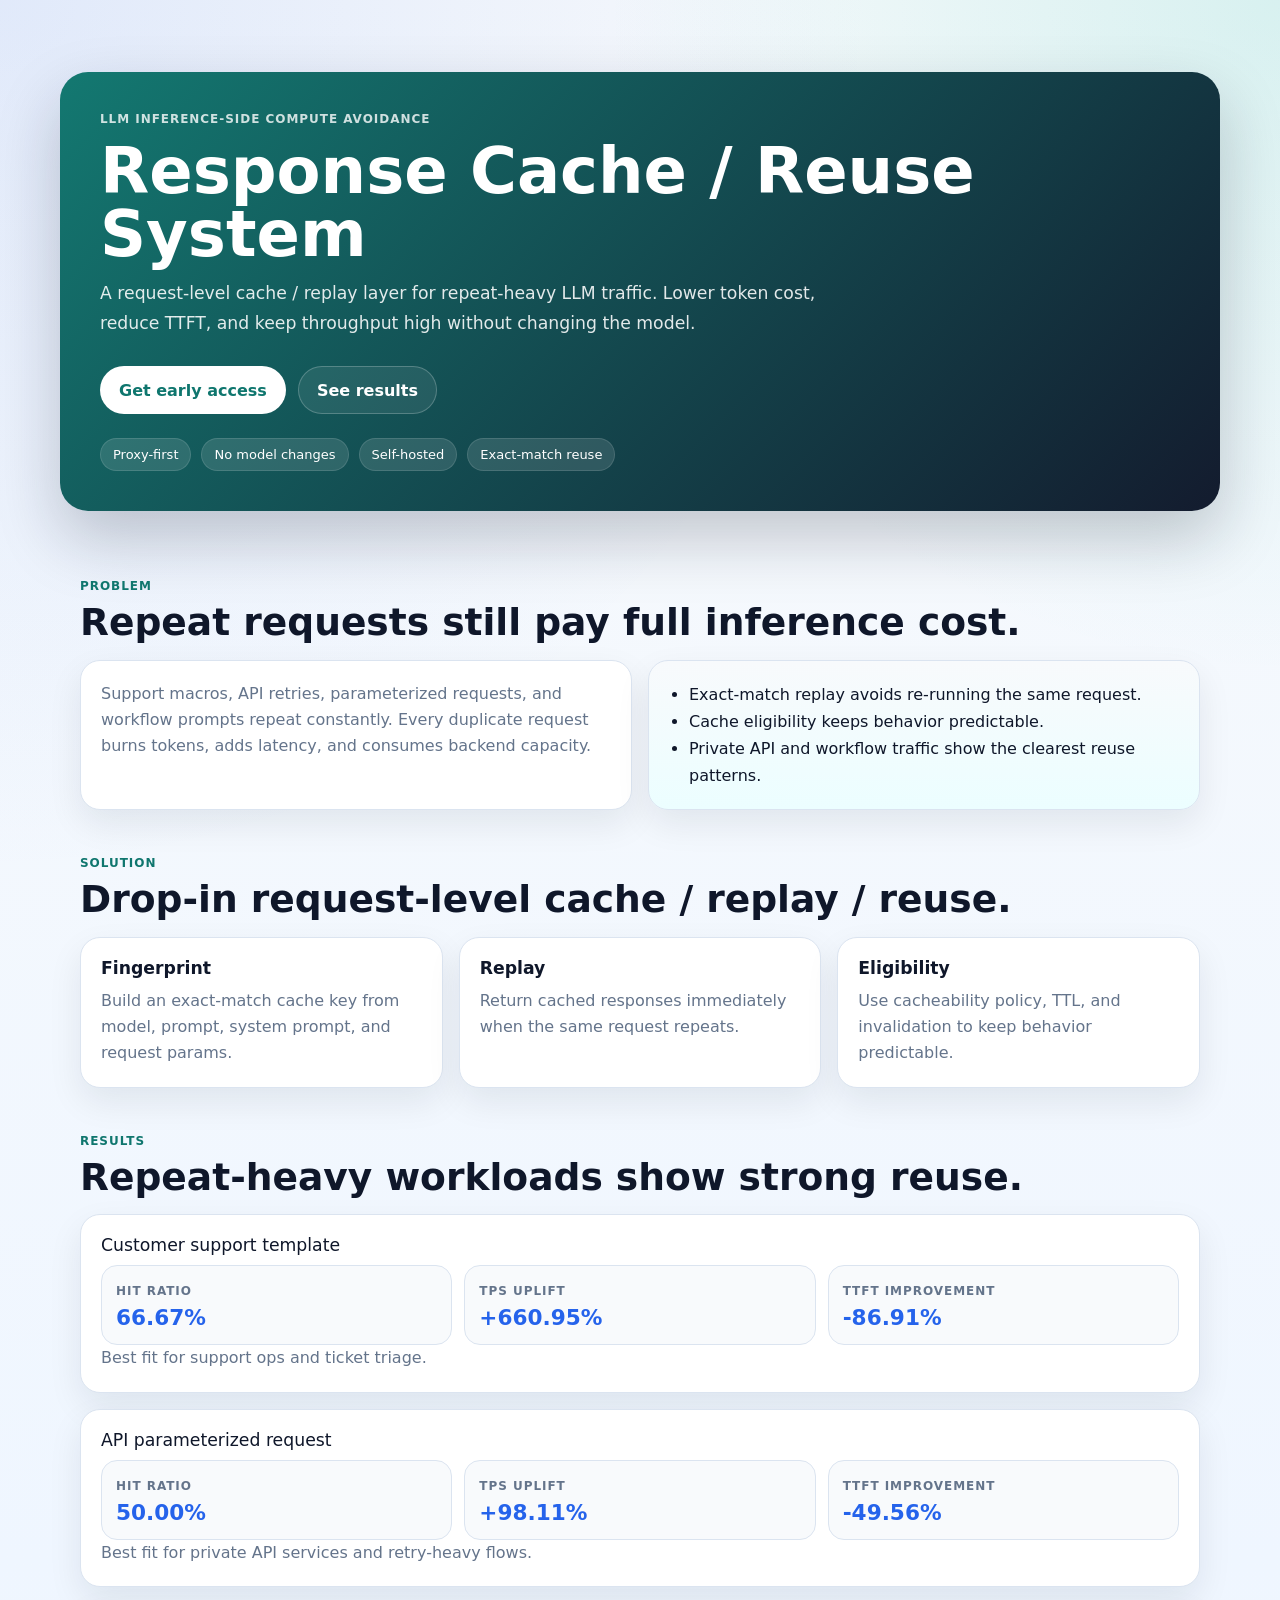
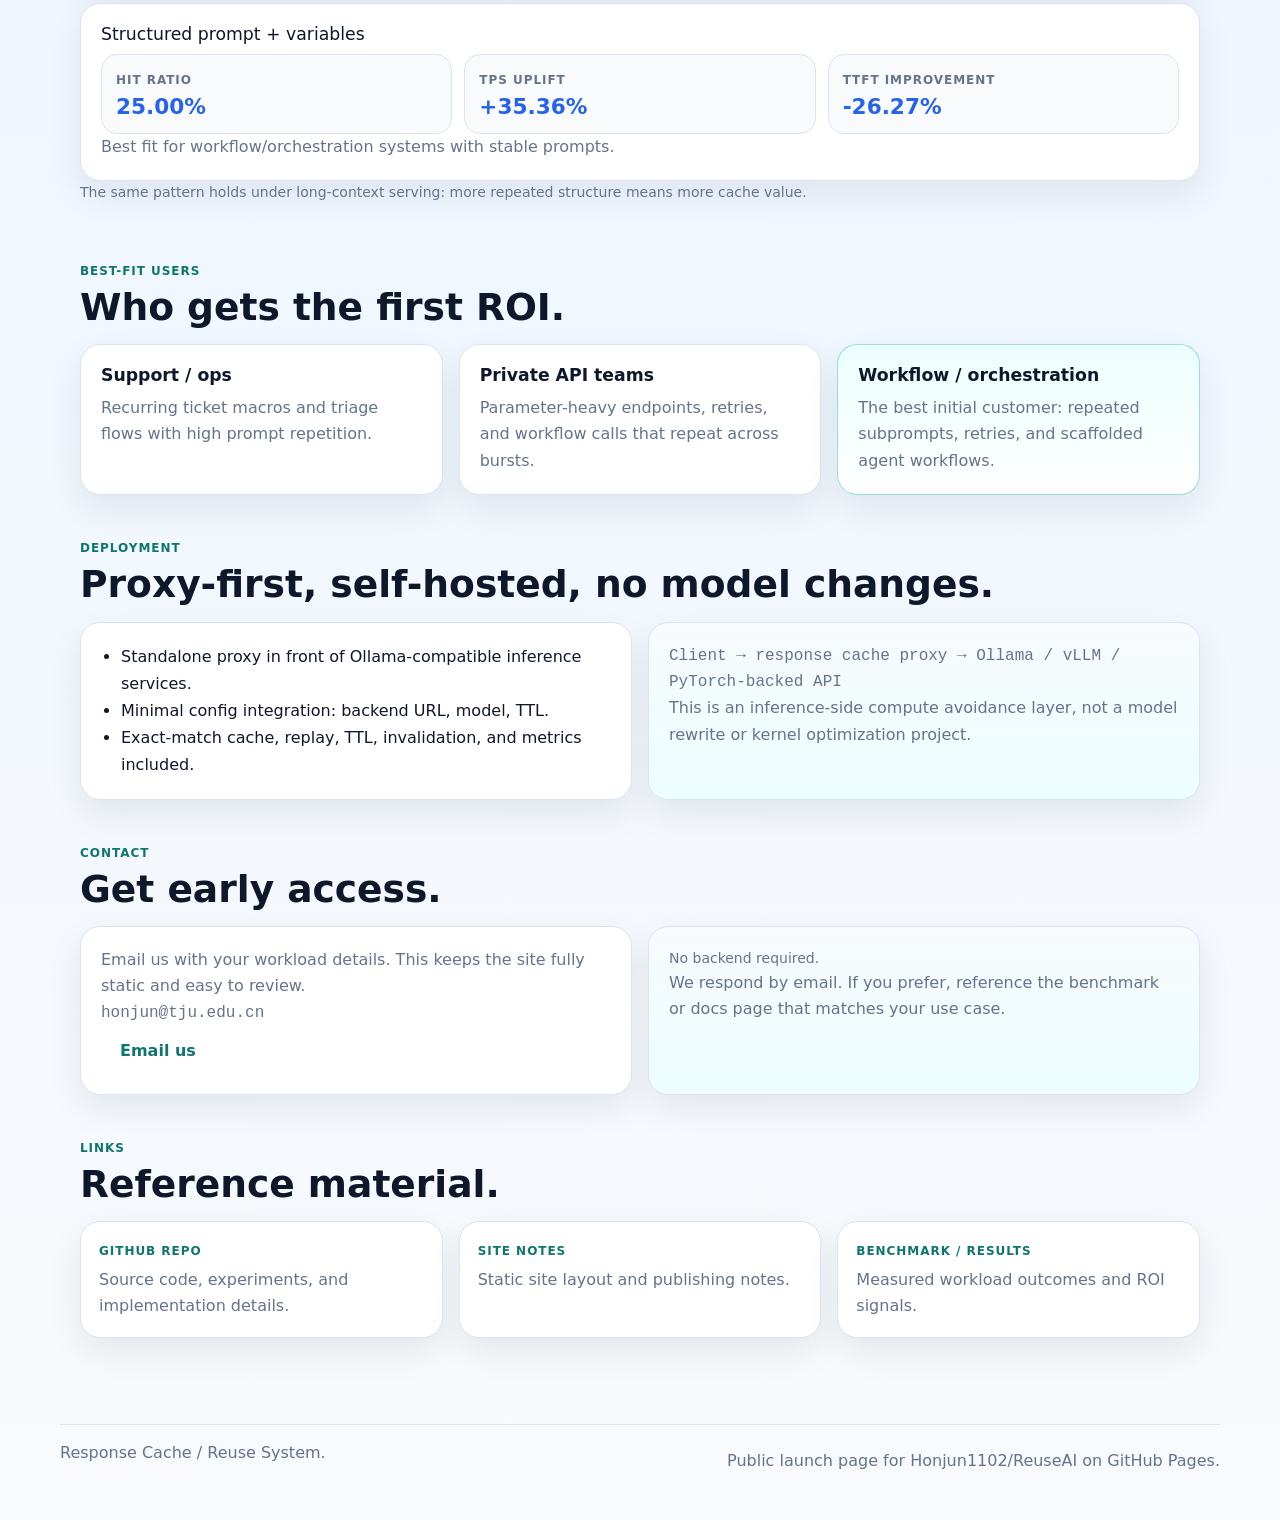
==== site_public/index.html @ ef3b4a10 "Replace contact issue form with email" ====
<!doctype html>
<html lang="en">
<head>
  <meta charset="utf-8" />
  <meta name="viewport" content="width=device-width, initial-scale=1" />
  <meta name="description" content="Response Cache / Reuse System for repeat-heavy LLM workloads. A proxy-first request cache that reduces repeat inference cost and improves TTFT, throughput, and token cost." />
  <title>Response Cache / Reuse System</title>
  <link rel="stylesheet" href="styles.css" />
</head>
<body>
  <header class="hero">
    <div class="hero__inner">
      <div class="eyebrow">LLM inference-side compute avoidance</div>
      <h1>Response Cache / Reuse System</h1>
      <p class="hero__lede">
        A request-level cache / replay layer for repeat-heavy LLM traffic. Lower token cost, reduce TTFT,
        and keep throughput high without changing the model.
      </p>
      <div class="hero__actions">
        <a class="btn btn--primary" href="#contact">Get early access</a>
        <a class="btn btn--ghost" href="#results">See results</a>
      </div>
      <div class="hero__meta">
        <span>Proxy-first</span>
        <span>No model changes</span>
        <span>Self-hosted</span>
        <span>Exact-match reuse</span>
      </div>
    </div>
  </header>

  <main class="page">
    <section class="section" id="problem">
      <div class="section__heading">
        <span class="section__eyebrow">Problem</span>
        <h2>Repeat requests still pay full inference cost.</h2>
      </div>
      <div class="grid grid--2">
        <article class="panel">
          <p>
            Support macros, API retries, parameterized requests, and workflow prompts repeat constantly.
            Every duplicate request burns tokens, adds latency, and consumes backend capacity.
          </p>
        </article>
        <article class="panel panel--accent">
          <ul class="checklist">
            <li>Exact-match replay avoids re-running the same request.</li>
            <li>Cache eligibility keeps behavior predictable.</li>
            <li>Private API and workflow traffic show the clearest reuse patterns.</li>
          </ul>
        </article>
      </div>
    </section>

    <section class="section" id="solution">
      <div class="section__heading">
        <span class="section__eyebrow">Solution</span>
        <h2>Drop-in request-level cache / replay / reuse.</h2>
      </div>
      <div class="grid grid--3">
        <article class="feature">
          <h3>Fingerprint</h3>
          <p>Build an exact-match cache key from model, prompt, system prompt, and request params.</p>
        </article>
        <article class="feature">
          <h3>Replay</h3>
          <p>Return cached responses immediately when the same request repeats.</p>
        </article>
        <article class="feature">
          <h3>Eligibility</h3>
          <p>Use cacheability policy, TTL, and invalidation to keep behavior predictable.</p>
        </article>
      </div>
    </section>

    <section class="section" id="results">
      <div class="section__heading">
        <span class="section__eyebrow">Results</span>
        <h2>Repeat-heavy workloads show strong reuse.</h2>
      </div>
      <div class="results-grid">
        <article class="result-card">
          <div class="result-card__title">Customer support template</div>
          <div class="metric-row">
            <div class="metric">
              <span class="metric__label">Hit ratio</span>
              <span class="metric__value">66.67%</span>
            </div>
            <div class="metric">
              <span class="metric__label">TPS uplift</span>
              <span class="metric__value">+660.95%</span>
            </div>
            <div class="metric">
              <span class="metric__label">TTFT improvement</span>
              <span class="metric__value">-86.91%</span>
            </div>
          </div>
          <p class="result-card__note">Best fit for support ops and ticket triage.</p>
        </article>

        <article class="result-card">
          <div class="result-card__title">API parameterized request</div>
          <div class="metric-row">
            <div class="metric">
              <span class="metric__label">Hit ratio</span>
              <span class="metric__value">50.00%</span>
            </div>
            <div class="metric">
              <span class="metric__label">TPS uplift</span>
              <span class="metric__value">+98.11%</span>
            </div>
            <div class="metric">
              <span class="metric__label">TTFT improvement</span>
              <span class="metric__value">-49.56%</span>
            </div>
          </div>
          <p class="result-card__note">Best fit for private API services and retry-heavy flows.</p>
        </article>

        <article class="result-card">
          <div class="result-card__title">Structured prompt + variables</div>
          <div class="metric-row">
            <div class="metric">
              <span class="metric__label">Hit ratio</span>
              <span class="metric__value">25.00%</span>
            </div>
            <div class="metric">
              <span class="metric__label">TPS uplift</span>
              <span class="metric__value">+35.36%</span>
            </div>
            <div class="metric">
              <span class="metric__label">TTFT improvement</span>
              <span class="metric__value">-26.27%</span>
            </div>
          </div>
          <p class="result-card__note">Best fit for workflow/orchestration systems with stable prompts.</p>
        </article>
      </div>
      <p class="section__note">
        The same pattern holds under long-context serving: more repeated structure means more cache value.
      </p>
    </section>

    <section class="section" id="users">
      <div class="section__heading">
        <span class="section__eyebrow">Best-fit users</span>
        <h2>Who gets the first ROI.</h2>
      </div>
      <div class="grid grid--3">
        <article class="persona">
          <h3>Support / ops</h3>
          <p>Recurring ticket macros and triage flows with high prompt repetition.</p>
        </article>
        <article class="persona">
          <h3>Private API teams</h3>
          <p>Parameter-heavy endpoints, retries, and workflow calls that repeat across bursts.</p>
        </article>
        <article class="persona persona--primary">
          <h3>Workflow / orchestration</h3>
          <p>The best initial customer: repeated subprompts, retries, and scaffolded agent workflows.</p>
        </article>
      </div>
    </section>

    <section class="section" id="deployment">
      <div class="section__heading">
        <span class="section__eyebrow">Deployment</span>
        <h2>Proxy-first, self-hosted, no model changes.</h2>
      </div>
      <div class="grid grid--2">
        <article class="panel">
          <ul class="checklist">
            <li>Standalone proxy in front of Ollama-compatible inference services.</li>
            <li>Minimal config integration: backend URL, model, TTL.</li>
            <li>Exact-match cache, replay, TTL, invalidation, and metrics included.</li>
          </ul>
        </article>
        <article class="panel panel--accent">
          <p class="mono">
            Client → response cache proxy → Ollama / vLLM / PyTorch-backed API
          </p>
          <p>
            This is an inference-side compute avoidance layer, not a model rewrite or kernel optimization project.
          </p>
        </article>
      </div>
    </section>

    <section class="section" id="contact">
      <div class="section__heading">
        <span class="section__eyebrow">Contact</span>
        <h2>Get early access.</h2>
      </div>
      <div class="grid grid--2">
        <article class="panel">
          <p>Email us with your workload details. This keeps the site fully static and easy to review.</p>
          <p class="mono">honjun@tju.edu.cn</p>
          <a
            class="btn btn--primary"
            href="mailto:honjun@tju.edu.cn?subject=Early%20access%20request%20for%20Response%20Cache%20%2F%20Reuse%20System&body=Tell%20us%20about%20your%20repeat-heavy%20workload%2C%20expected%20hit%20patterns%2C%20and%20deployment%20environment."
          >
            Email us
          </a>
        </article>
        <article class="panel panel--accent">
          <p class="section__note">No backend required.</p>
          <p>We respond by email. If you prefer, reference the benchmark or docs page that matches your use case.</p>
        </article>
      </div>
    </section>

    <section class="section" id="links">
      <div class="section__heading">
        <span class="section__eyebrow">Links</span>
        <h2>Reference material.</h2>
      </div>
      <div class="grid grid--3">
        <a class="link-card" href="https://github.com/Honjun1102/reuseai-site" target="_blank" rel="noreferrer">
          <span class="link-card__label">GitHub repo</span>
          <span class="link-card__text">Source code, experiments, and implementation details.</span>
        </a>
        <a class="link-card" href="README.md" target="_blank" rel="noreferrer">
          <span class="link-card__label">Site notes</span>
          <span class="link-card__text">Static site layout and publishing notes.</span>
        </a>
        <a class="link-card" href="https://github.com/Honjun1102/reuseai-site#results" target="_blank" rel="noreferrer">
          <span class="link-card__label">Benchmark / results</span>
          <span class="link-card__text">Measured workload outcomes and ROI signals.</span>
        </a>
      </div>
    </section>
  </main>

  <footer class="footer">
    <div class="footer__inner">
      <p>Response Cache / Reuse System.</p>
      <p class="footer__small">Public launch page for Honjun1102/ReuseAI on GitHub Pages.</p>
    </div>
  </footer>
</body>
</html>
---- site_public/styles.css ----
:root {
  --bg: #f8fafc;
  --bg-strong: #0f172a;
  --panel: #ffffff;
  --panel-2: #eff6ff;
  --border: #dbe4f0;
  --text: #0f172a;
  --muted: #64748b;
  --brand: #0f766e;
  --brand-2: #2563eb;
  --accent: #14b8a6;
  --shadow: 0 14px 34px rgba(15, 23, 42, 0.08);
  --radius-xl: 28px;
  --radius-lg: 20px;
  --radius-md: 16px;
  --radius-sm: 12px;
}

* { box-sizing: border-box; }

html {
  scroll-behavior: smooth;
}

body {
  margin: 0;
  font-family: Inter, ui-sans-serif, system-ui, -apple-system, BlinkMacSystemFont, "Segoe UI", sans-serif;
  color: var(--text);
  background:
    radial-gradient(circle at top left, rgba(37, 99, 235, 0.11), transparent 26%),
    radial-gradient(circle at top right, rgba(20, 184, 166, 0.14), transparent 20%),
    linear-gradient(180deg, #f8fafc 0%, #eff6ff 50%, #f8fafc 100%);
}

a {
  color: inherit;
}

.hero {
  padding: 72px 20px 24px;
}

.hero__inner,
.page,
.footer__inner {
  max-width: 1160px;
  margin: 0 auto;
}

.hero__inner {
  padding: 40px;
  border-radius: var(--radius-xl);
  background: linear-gradient(135deg, rgba(15, 118, 110, 0.98), rgba(15, 23, 42, 0.98));
  color: white;
  box-shadow: 0 28px 64px rgba(15, 23, 42, 0.22);
}

.eyebrow,
.section__eyebrow,
.link-card__label,
.metric__label {
  text-transform: uppercase;
  letter-spacing: 0.08em;
  font-size: 12px;
  font-weight: 800;
}

.eyebrow {
  color: rgba(255, 255, 255, 0.8);
}

h1,
h2,
h3,
p {
  margin-top: 0;
}

h1 {
  font-size: clamp(2.5rem, 5vw, 4.6rem);
  line-height: 0.98;
  margin: 14px 0 14px;
}

.hero__lede {
  max-width: 760px;
  font-size: 1.08rem;
  line-height: 1.7;
  color: rgba(255, 255, 255, 0.88);
}

.hero__actions {
  display: flex;
  flex-wrap: wrap;
  gap: 12px;
  margin-top: 28px;
}

.btn {
  display: inline-flex;
  align-items: center;
  justify-content: center;
  min-height: 48px;
  padding: 0 18px;
  border-radius: 999px;
  text-decoration: none;
  font-weight: 700;
  border: 1px solid transparent;
}

.btn--primary {
  background: white;
  color: var(--brand);
}

.btn--ghost {
  background: rgba(255, 255, 255, 0.08);
  color: white;
  border-color: rgba(255, 255, 255, 0.22);
}

.hero__meta {
  display: flex;
  flex-wrap: wrap;
  gap: 10px;
  margin-top: 24px;
}

.hero__meta span {
  padding: 8px 12px;
  border-radius: 999px;
  background: rgba(255, 255, 255, 0.12);
  border: 1px solid rgba(255, 255, 255, 0.12);
  font-size: 13px;
}

.page {
  padding: 8px 20px 56px;
}

.section {
  margin-top: 22px;
  padding: 10px 0;
}

.section__heading {
  margin: 0 0 16px;
}

.section__eyebrow {
  color: var(--brand);
}

.section h2 {
  margin: 8px 0 0;
  font-size: clamp(1.5rem, 3vw, 2.35rem);
  line-height: 1.1;
}

.section__note {
  color: var(--muted);
  font-size: 14px;
  line-height: 1.6;
}

.grid {
  display: grid;
  gap: 16px;
}

.grid--2 {
  grid-template-columns: repeat(2, minmax(0, 1fr));
}

.grid--3 {
  grid-template-columns: repeat(3, minmax(0, 1fr));
}

.panel,
.feature,
.persona,
.result-card,
.link-card {
  background: var(--panel);
  border: 1px solid var(--border);
  border-radius: var(--radius-lg);
  box-shadow: var(--shadow);
}

.panel,
.feature,
.persona {
  padding: 20px;
}

.panel--accent {
  background: linear-gradient(180deg, #f8fafc 0%, #ecfeff 100%);
}

.checklist {
  margin: 0;
  padding-left: 20px;
  line-height: 1.7;
  color: var(--text);
}

.feature h3,
.persona h3,
.result-card__title {
  margin-bottom: 10px;
  font-size: 1.08rem;
}

.feature p,
.persona p,
.panel p,
.result-card__note {
  color: var(--muted);
  line-height: 1.65;
  margin-bottom: 0;
}

.results-grid {
  display: grid;
  gap: 16px;
}

.result-card {
  padding: 20px;
}

.metric-row {
  display: grid;
  grid-template-columns: repeat(3, minmax(0, 1fr));
  gap: 12px;
}

.metric {
  padding: 14px;
  border-radius: var(--radius-md);
  background: #f8fafc;
  border: 1px solid var(--border);
}

.metric__label {
  color: var(--muted);
}

.metric__value {
  display: block;
  margin-top: 6px;
  font-size: 1.35rem;
  font-weight: 800;
  color: var(--brand-2);
}

.link-card {
  display: block;
  text-decoration: none;
  padding: 18px;
  transition: transform 0.15s ease, border-color 0.15s ease;
}

.link-card:hover {
  transform: translateY(-2px);
  border-color: rgba(37, 99, 235, 0.42);
}

.link-card__label {
  color: var(--brand);
}

.link-card__text {
  display: block;
  margin-top: 8px;
  color: var(--muted);
  line-height: 1.6;
}

.persona--primary {
  border-color: rgba(20, 184, 166, 0.42);
  background: linear-gradient(180deg, #ecfeff 0%, #ffffff 100%);
}

.mono {
  font-family: ui-monospace, SFMono-Regular, Menlo, Monaco, Consolas, monospace;
}

.contact-form {
  display: grid;
  gap: 14px;
}

.contact-form label {
  display: grid;
  gap: 8px;
  font-weight: 700;
  color: var(--text);
}

.contact-form input,
.contact-form textarea {
  width: 100%;
  border: 1px solid var(--border);
  border-radius: 14px;
  padding: 12px 14px;
  font: inherit;
  background: white;
  color: var(--text);
}

.contact-form input:focus,
.contact-form textarea:focus {
  outline: 2px solid rgba(37, 99, 235, 0.22);
  border-color: rgba(37, 99, 235, 0.48);
}

.footer {
  padding: 20px 20px 42px;
}

.footer__inner {
  padding-top: 18px;
  border-top: 1px solid rgba(148, 163, 184, 0.25);
  color: var(--muted);
  display: flex;
  flex-wrap: wrap;
  align-items: center;
  justify-content: space-between;
  gap: 10px;
}

.footer__small {
  margin-bottom: 0;
}

@media (max-width: 920px) {
  .grid--2,
  .grid--3,
  .metric-row {
    grid-template-columns: 1fr;
  }

  .hero {
    padding-top: 20px;
  }

  .hero__inner {
    padding: 28px 20px;
  }
}

@media (prefers-reduced-motion: reduce) {
  html {
    scroll-behavior: auto;
  }

  .link-card {
    transition: none;
  }
}
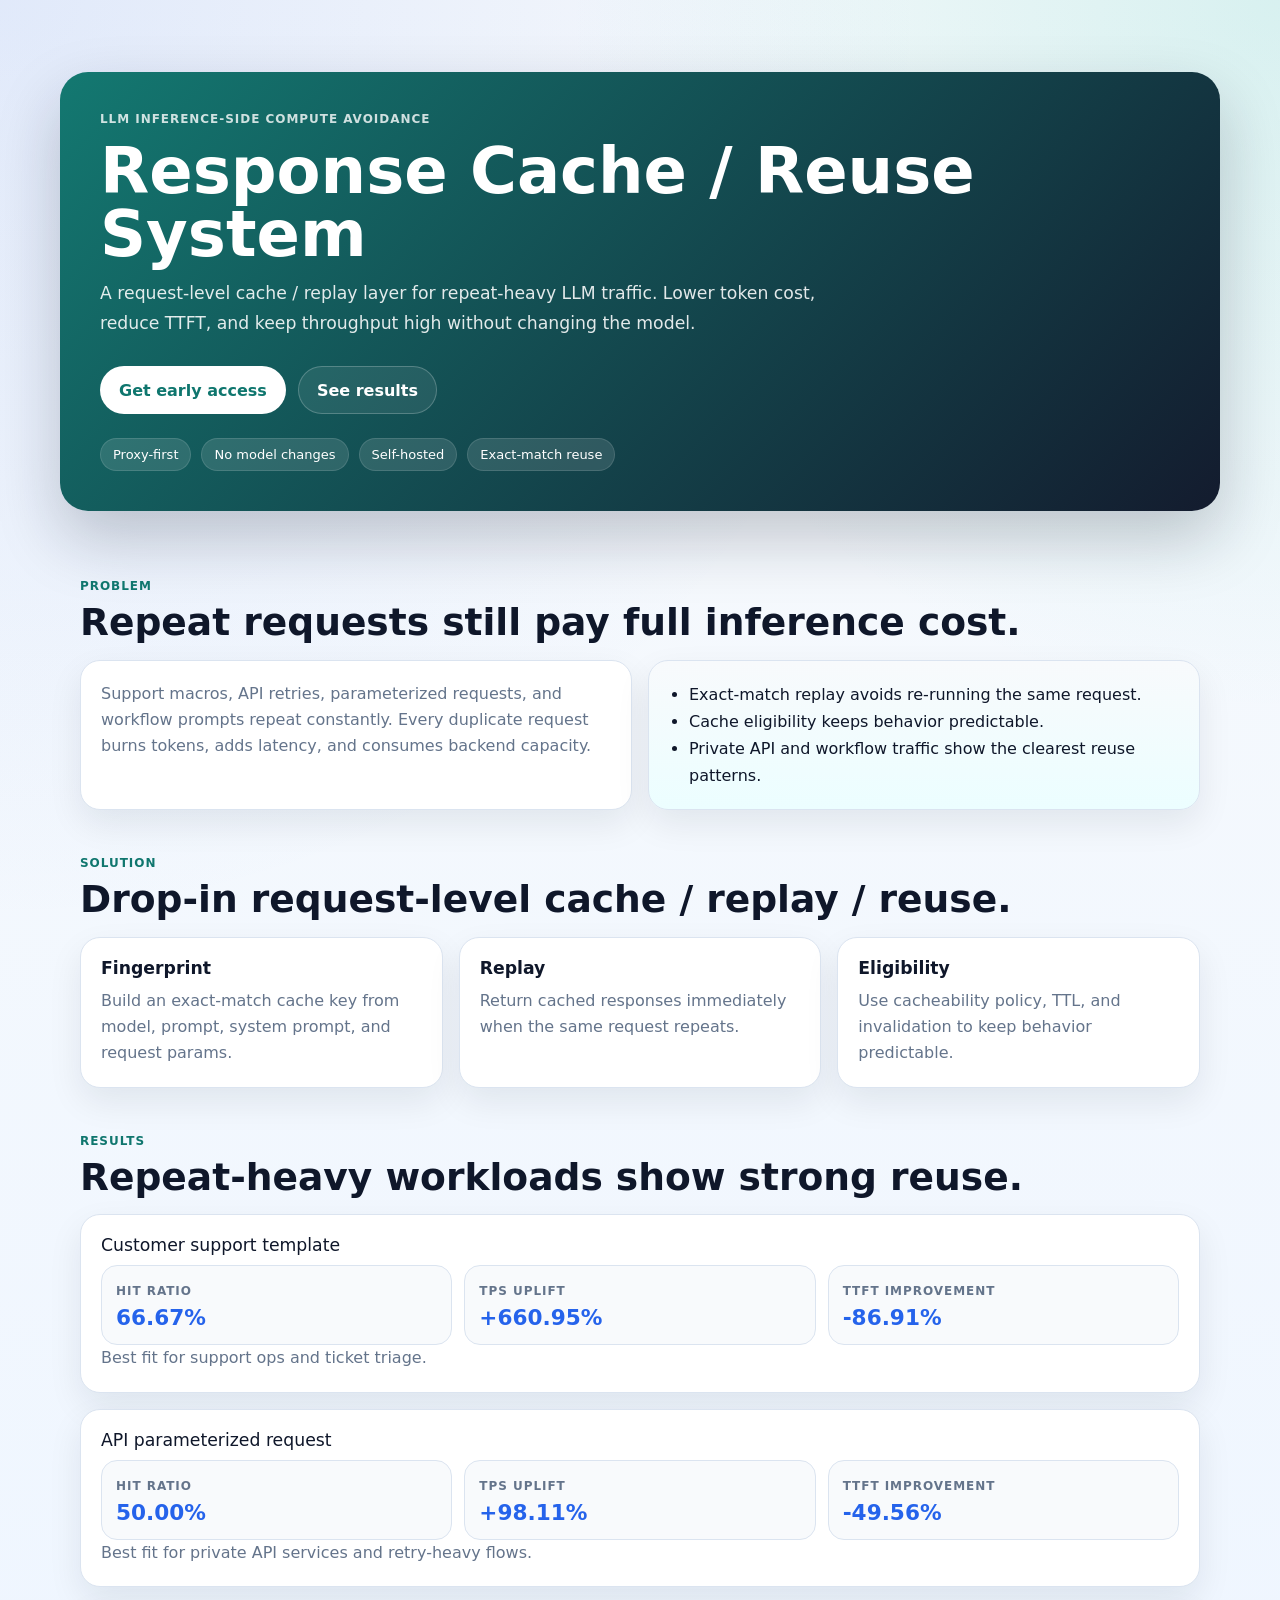
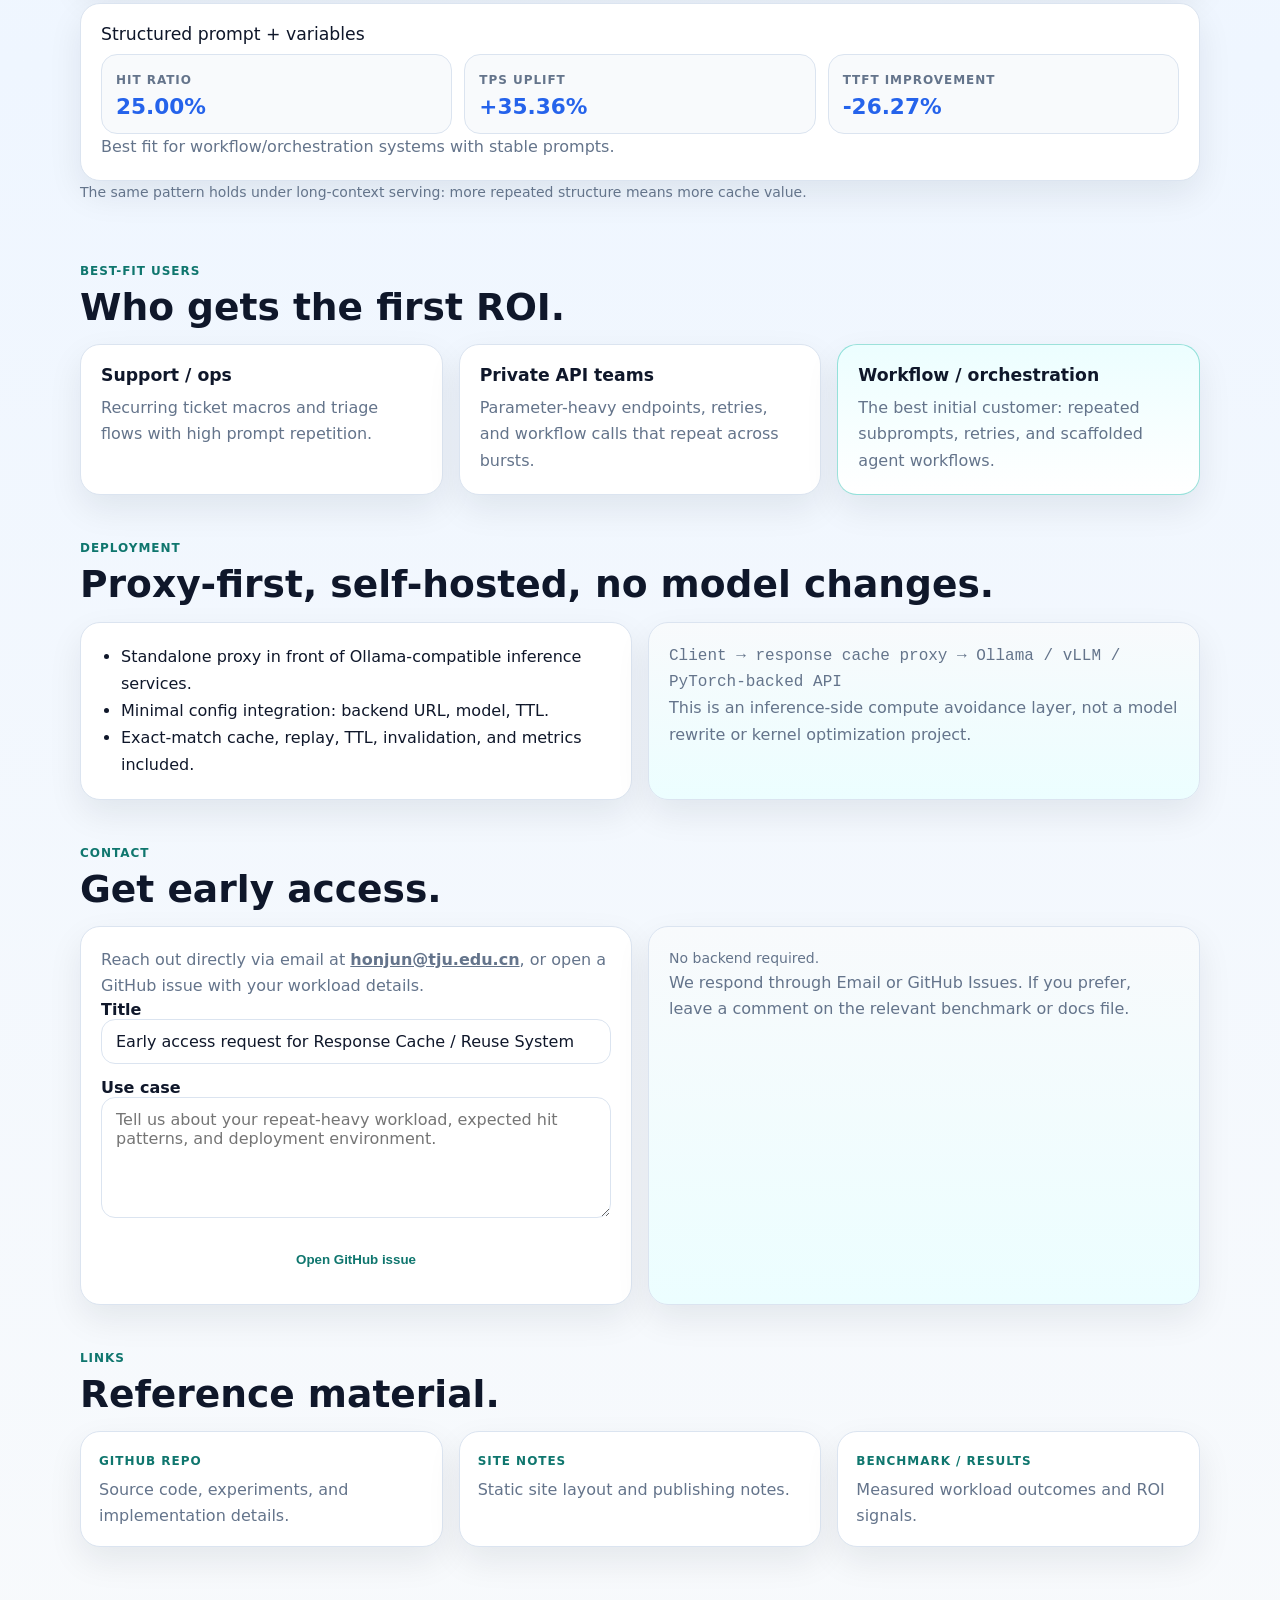
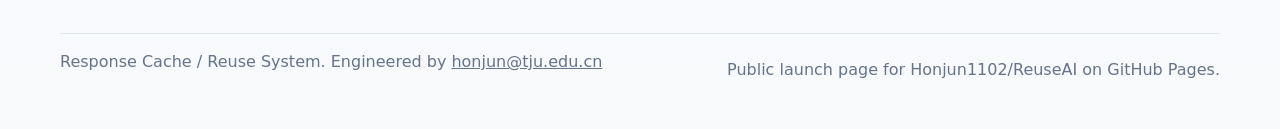
==== commit 9d8a308b: "Update public homepage content" ====
--- a/site_public/index.html
+++ b/site_public/index.html
@@ -4,7 +4,14 @@
   <meta charset="utf-8" />
   <meta name="viewport" content="width=device-width, initial-scale=1" />
   <meta name="description" content="Response Cache / Reuse System for repeat-heavy LLM workloads. A proxy-first request cache that reduces repeat inference cost and improves TTFT, throughput, and token cost." />
-  <title>Response Cache / Reuse System</title>
+  <meta name="author" content="Honjun" />
+  <meta name="keywords" content="LLM, AI, inference, cache, proxy, Ollama, vLLM, API optimization" />
+  
+  <meta property="og:title" content="Response Cache / Reuse System for LLMs" />
+  <meta property="og:description" content="Lower token cost, reduce TTFT, and keep throughput high without changing the model." />
+  <meta property="og:type" content="website" />
+  
+  <title>Response Cache / Reuse System | LLM Inference Optimization</title>
   <link rel="stylesheet" href="styles.css" />
 </head>
 <body>
@@ -177,7 +184,7 @@
         </article>
         <article class="panel panel--accent">
           <p class="mono">
-            Client → response cache proxy → Ollama / vLLM / PyTorch-backed API
+            Client &rarr; response cache proxy &rarr; Ollama / vLLM / PyTorch-backed API
           </p>
           <p>
             This is an inference-side compute avoidance layer, not a model rewrite or kernel optimization project.
@@ -193,18 +200,24 @@
       </div>
       <div class="grid grid--2">
         <article class="panel">
-          <p>Email us with your workload details. This keeps the site fully static and easy to review.</p>
-          <p class="mono">honjun@tju.edu.cn</p>
-          <a
-            class="btn btn--primary"
-            href="mailto:honjun@tju.edu.cn?subject=Early%20access%20request%20for%20Response%20Cache%20%2F%20Reuse%20System&body=Tell%20us%20about%20your%20repeat-heavy%20workload%2C%20expected%20hit%20patterns%2C%20and%20deployment%20environment."
-          >
-            Email us
-          </a>
+          <p>Reach out directly via email at <a href="mailto:honjun@tju.edu.cn" style="font-weight: bold; text-decoration: underline;">honjun@tju.edu.cn</a>, or open a GitHub issue with your workload details.</p>
+          
+          <form class="contact-form" action="https://github.com/Honjun1102/reuseai-site/issues/new" method="get" target="_blank" rel="noreferrer">
+            <input type="hidden" name="labels" value="early-access" />
+            <div class="form-group">
+              <label for="issue-title">Title</label>
+              <input type="text" id="issue-title" name="title" value="Early access request for Response Cache / Reuse System" />
+            </div>
+            <div class="form-group">
+              <label for="issue-body">Use case</label>
+              <textarea id="issue-body" name="body" rows="5" placeholder="Tell us about your repeat-heavy workload, expected hit patterns, and deployment environment."></textarea>
+            </div>
+            <button class="btn btn--primary" type="submit">Open GitHub issue</button>
+          </form>
         </article>
         <article class="panel panel--accent">
           <p class="section__note">No backend required.</p>
-          <p>We respond by email. If you prefer, reference the benchmark or docs page that matches your use case.</p>
+          <p>We respond through Email or GitHub Issues. If you prefer, leave a comment on the relevant benchmark or docs file.</p>
         </article>
       </div>
     </section>
@@ -233,7 +246,7 @@
 
   <footer class="footer">
     <div class="footer__inner">
-      <p>Response Cache / Reuse System.</p>
+      <p>Response Cache / Reuse System. Engineered by <a href="mailto:honjun@tju.edu.cn">honjun@tju.edu.cn</a></p>
       <p class="footer__small">Public launch page for Honjun1102/ReuseAI on GitHub Pages.</p>
     </div>
   </footer>
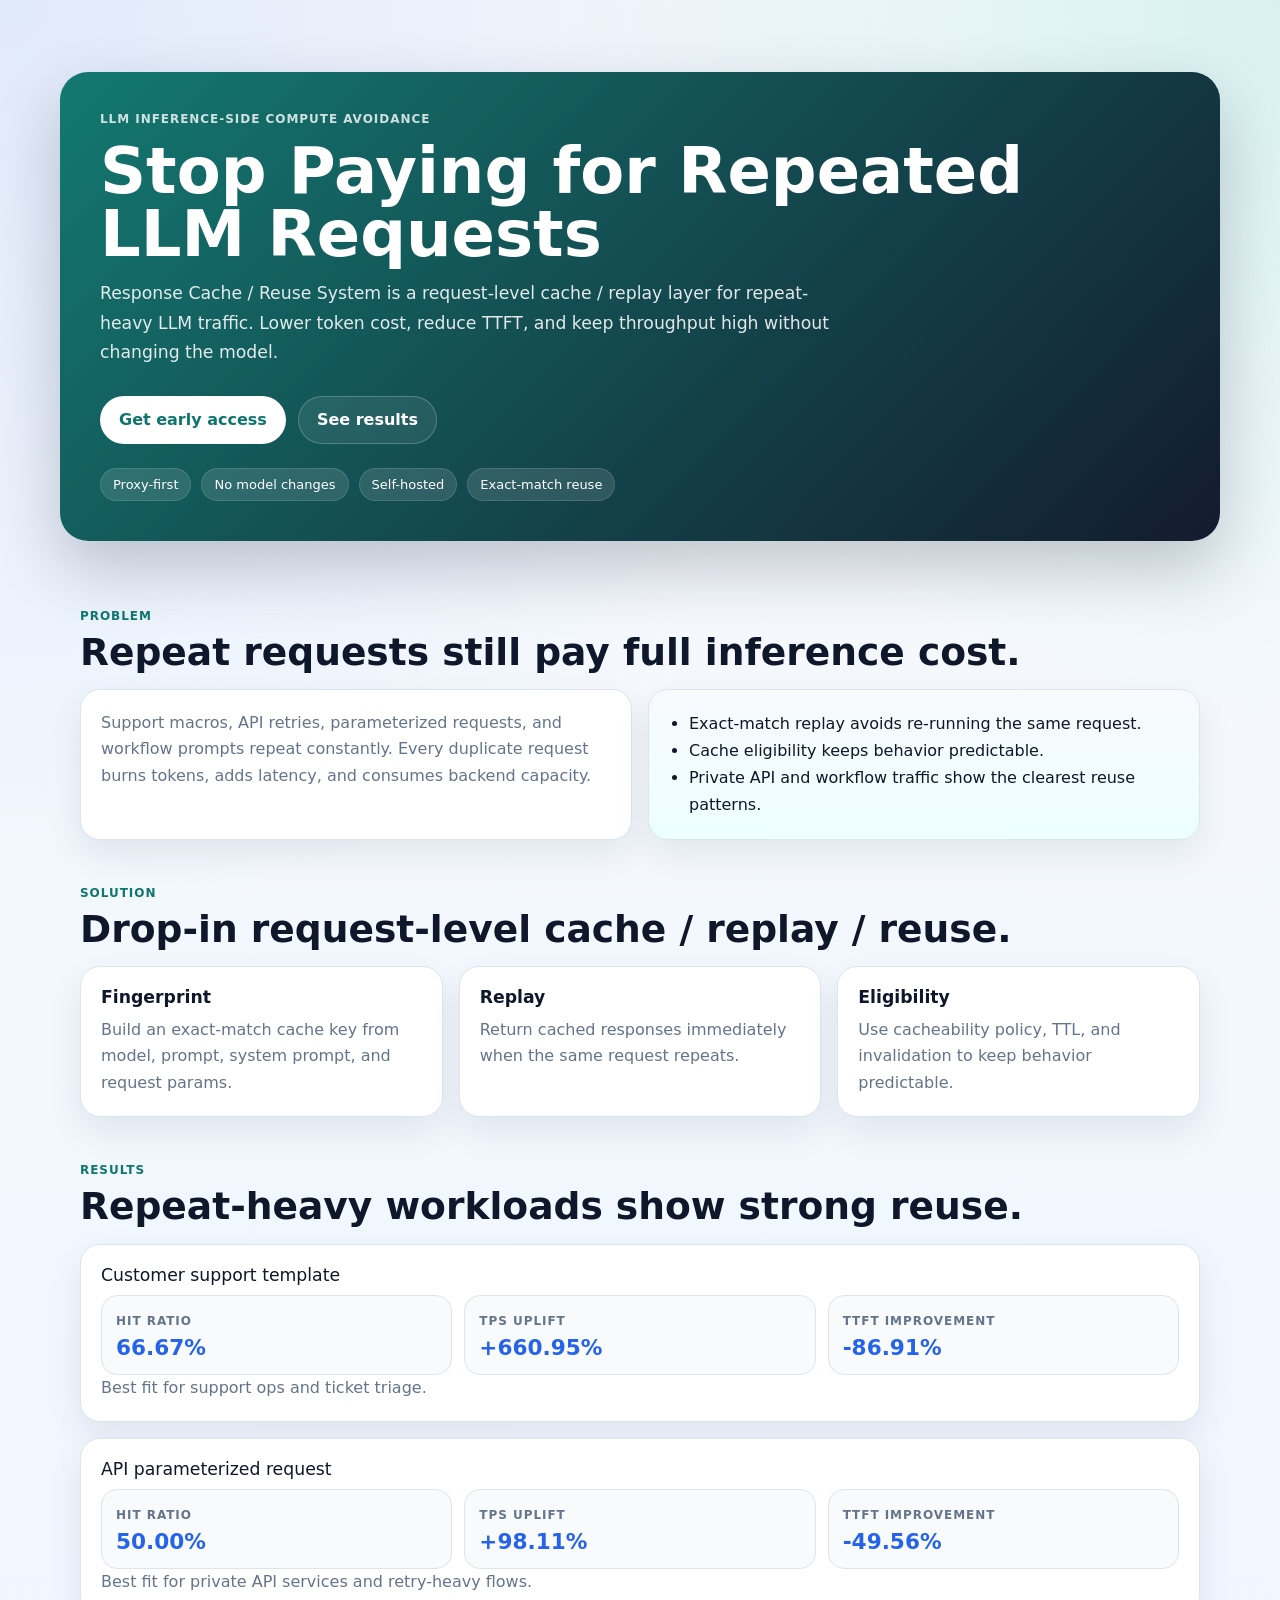
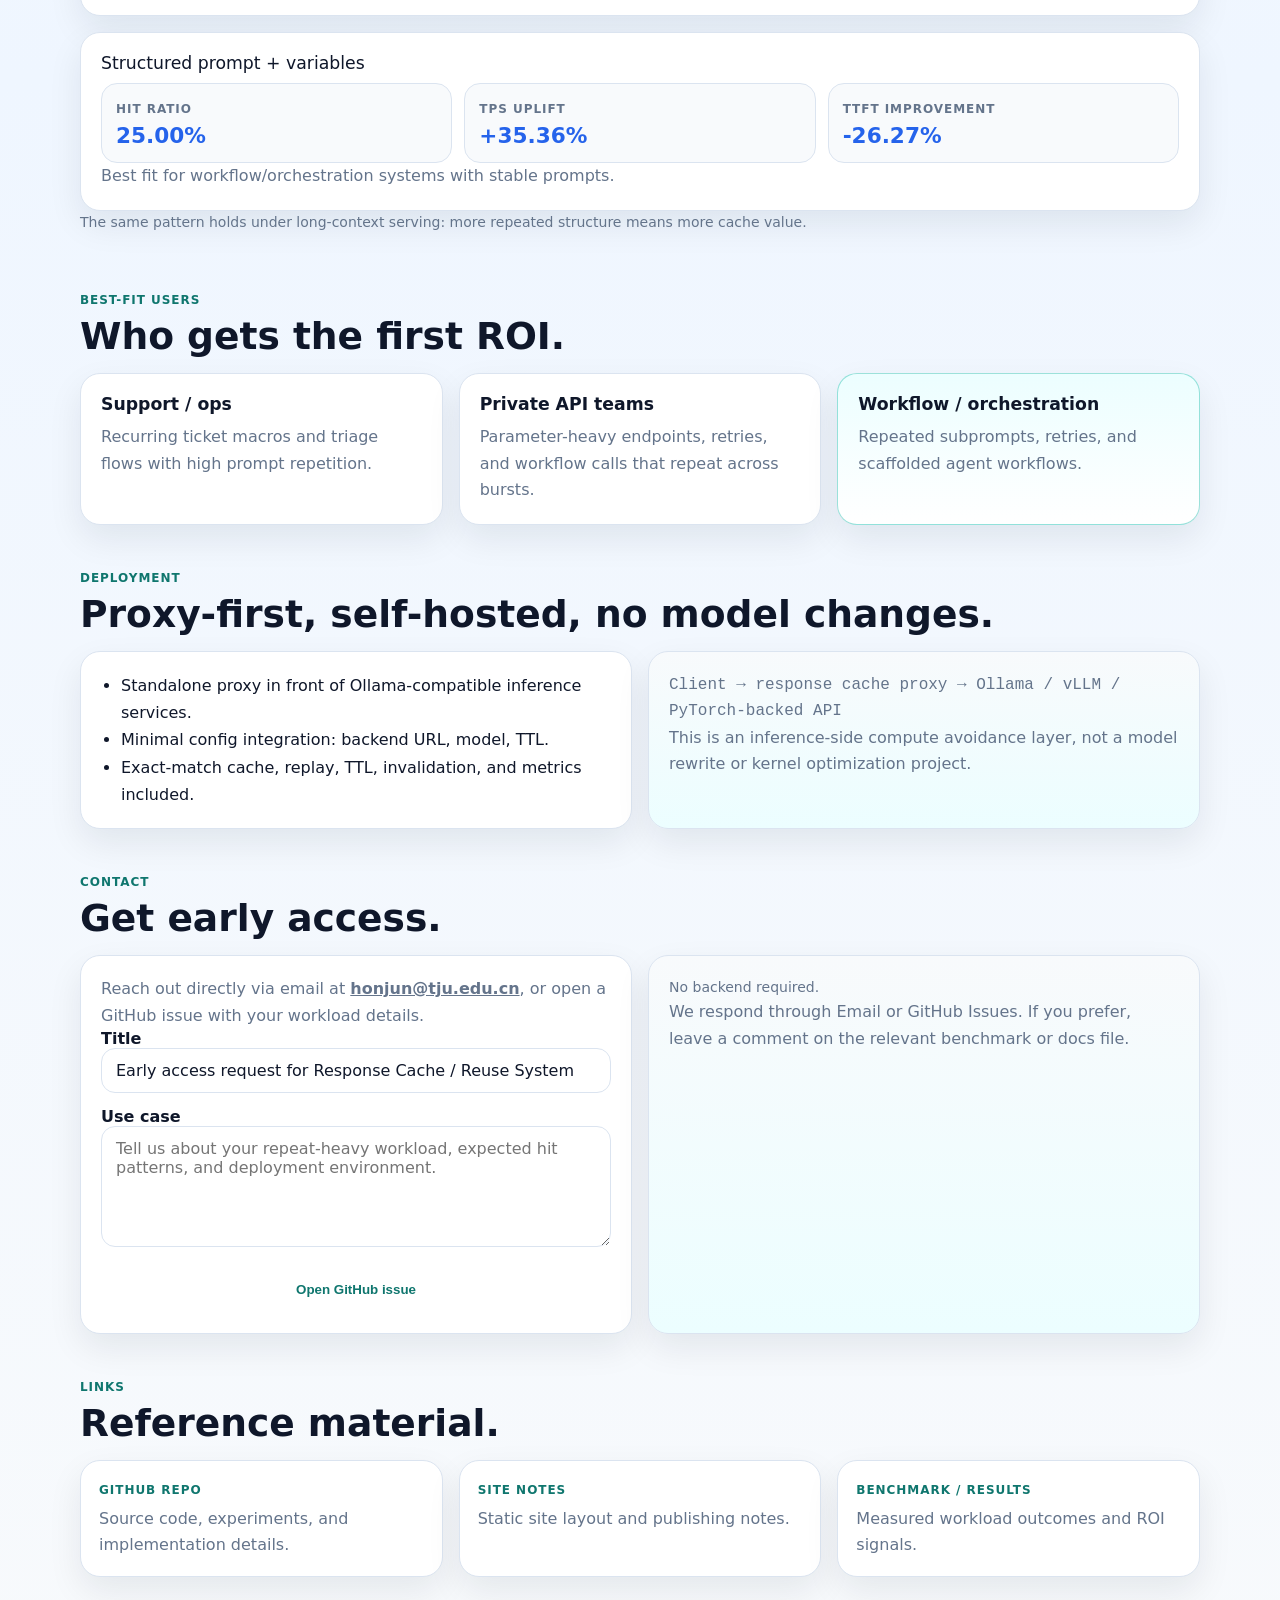
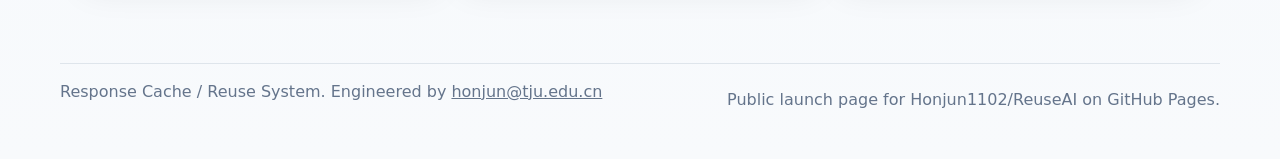
==== commit eafd56ff: "Refine hero value proposition and user priority" ====
--- a/site_public/index.html
+++ b/site_public/index.html
@@ -18,10 +18,10 @@
   <header class="hero">
     <div class="hero__inner">
       <div class="eyebrow">LLM inference-side compute avoidance</div>
-      <h1>Response Cache / Reuse System</h1>
+      <h1>Stop Paying for Repeated LLM Requests</h1>
       <p class="hero__lede">
-        A request-level cache / replay layer for repeat-heavy LLM traffic. Lower token cost, reduce TTFT,
-        and keep throughput high without changing the model.
+        Response Cache / Reuse System is a request-level cache / replay layer for repeat-heavy LLM traffic.
+        Lower token cost, reduce TTFT, and keep throughput high without changing the model.
       </p>
       <div class="hero__actions">
         <a class="btn btn--primary" href="#contact">Get early access</a>
@@ -164,7 +164,7 @@
         </article>
         <article class="persona persona--primary">
           <h3>Workflow / orchestration</h3>
-          <p>The best initial customer: repeated subprompts, retries, and scaffolded agent workflows.</p>
+          <p>Repeated subprompts, retries, and scaffolded agent workflows.</p>
         </article>
       </div>
     </section>
@@ -202,7 +202,7 @@
         <article class="panel">
           <p>Reach out directly via email at <a href="mailto:honjun@tju.edu.cn" style="font-weight: bold; text-decoration: underline;">honjun@tju.edu.cn</a>, or open a GitHub issue with your workload details.</p>
           
-          <form class="contact-form" action="https://github.com/Honjun1102/reuseai-site/issues/new" method="get" target="_blank" rel="noreferrer">
+          <form class="contact-form" action="https://github.com/Honjun1102/Reuseai-site/issues/new" method="get" target="_blank" rel="noreferrer">
             <input type="hidden" name="labels" value="early-access" />
             <div class="form-group">
               <label for="issue-title">Title</label>
@@ -228,7 +228,7 @@
         <h2>Reference material.</h2>
       </div>
       <div class="grid grid--3">
-        <a class="link-card" href="https://github.com/Honjun1102/reuseai-site" target="_blank" rel="noreferrer">
+        <a class="link-card" href="https://github.com/Honjun1102/Reuseai-site" target="_blank" rel="noreferrer">
           <span class="link-card__label">GitHub repo</span>
           <span class="link-card__text">Source code, experiments, and implementation details.</span>
         </a>
@@ -236,7 +236,7 @@
           <span class="link-card__label">Site notes</span>
           <span class="link-card__text">Static site layout and publishing notes.</span>
         </a>
-        <a class="link-card" href="https://github.com/Honjun1102/reuseai-site#results" target="_blank" rel="noreferrer">
+        <a class="link-card" href="https://github.com/Honjun1102/Reuseai-site#results" target="_blank" rel="noreferrer">
           <span class="link-card__label">Benchmark / results</span>
           <span class="link-card__text">Measured workload outcomes and ROI signals.</span>
         </a>
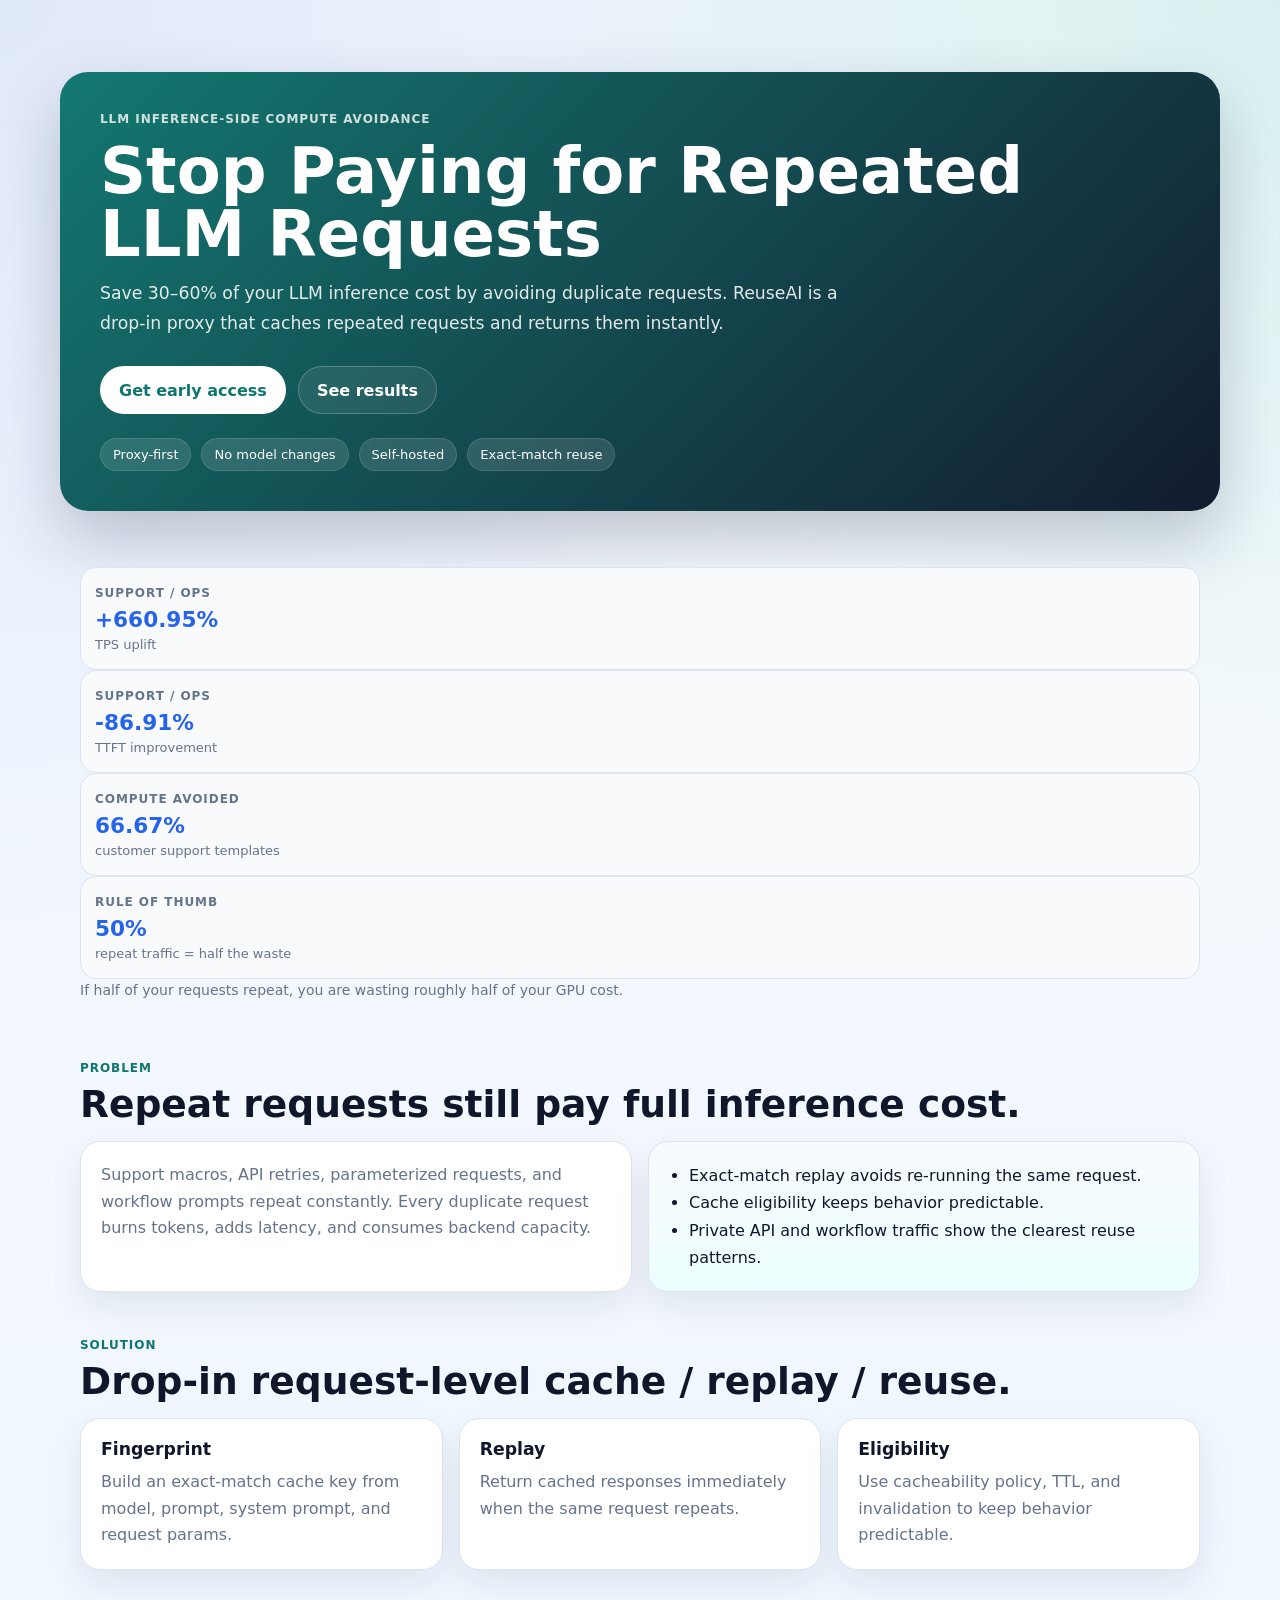
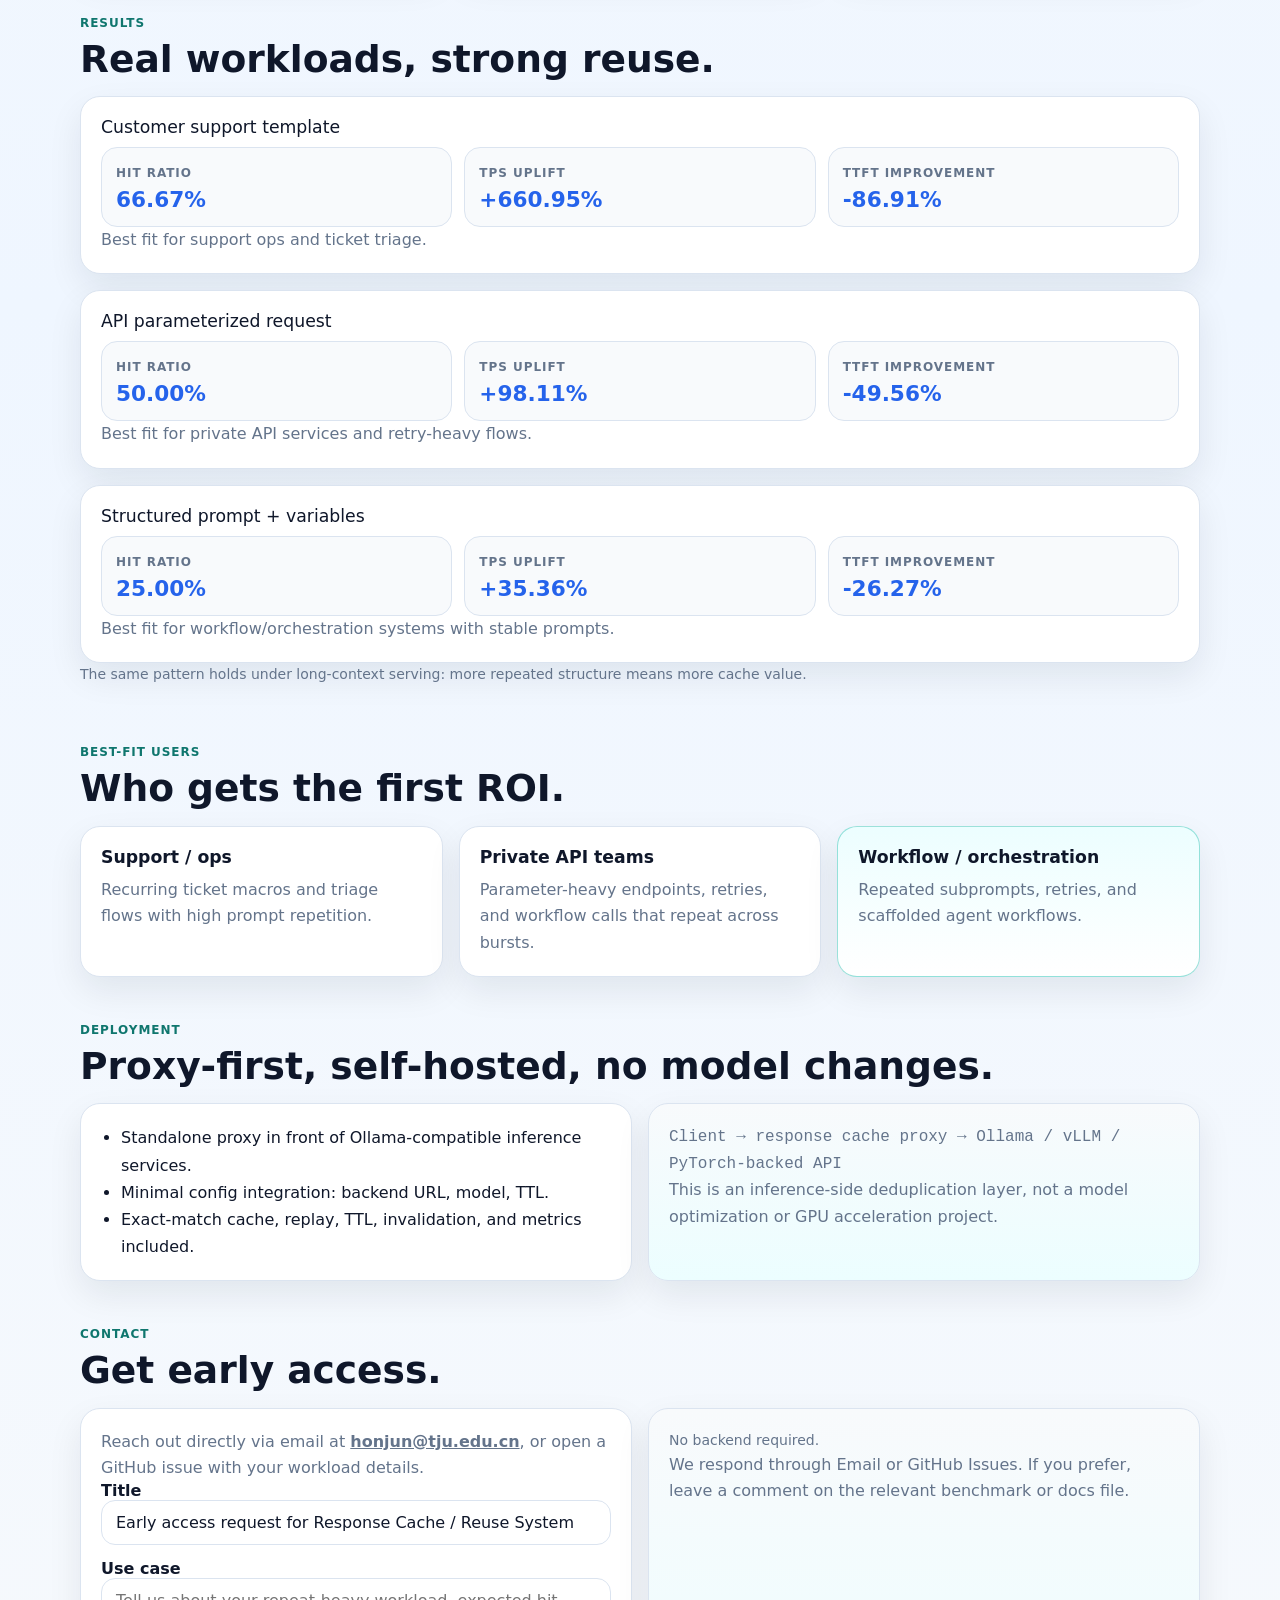
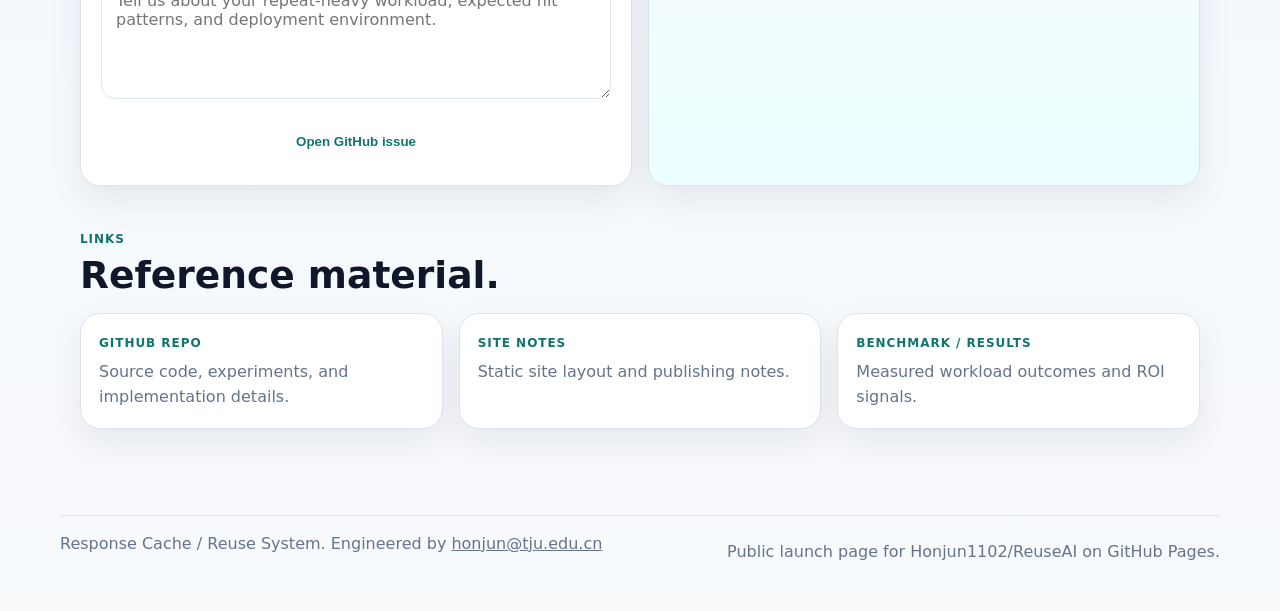
==== commit 6b1c4462: "Make public landing page more conversion oriented" ====
--- a/site_public/index.html
+++ b/site_public/index.html
@@ -20,8 +20,8 @@
       <div class="eyebrow">LLM inference-side compute avoidance</div>
       <h1>Stop Paying for Repeated LLM Requests</h1>
       <p class="hero__lede">
-        Response Cache / Reuse System is a request-level cache / replay layer for repeat-heavy LLM traffic.
-        Lower token cost, reduce TTFT, and keep throughput high without changing the model.
+        Save 30–60% of your LLM inference cost by avoiding duplicate requests.
+        ReuseAI is a drop-in proxy that caches repeated requests and returns them instantly.
       </p>
       <div class="hero__actions">
         <a class="btn btn--primary" href="#contact">Get early access</a>
@@ -37,6 +37,34 @@
   </header>
 
   <main class="page">
+    <section class="section section--stats" id="stats">
+      <div class="metrics">
+        <article class="metric">
+          <span class="metric__label">Support / ops</span>
+          <span class="metric__value">+660.95%</span>
+          <div class="metric__sub">TPS uplift</div>
+        </article>
+        <article class="metric">
+          <span class="metric__label">Support / ops</span>
+          <span class="metric__value">-86.91%</span>
+          <div class="metric__sub">TTFT improvement</div>
+        </article>
+        <article class="metric">
+          <span class="metric__label">Compute avoided</span>
+          <span class="metric__value">66.67%</span>
+          <div class="metric__sub">customer support templates</div>
+        </article>
+        <article class="metric">
+          <span class="metric__label">Rule of thumb</span>
+          <span class="metric__value">50%</span>
+          <div class="metric__sub">repeat traffic = half the waste</div>
+        </article>
+      </div>
+      <p class="section__note">
+        If half of your requests repeat, you are wasting roughly half of your GPU cost.
+      </p>
+    </section>
+
     <section class="section" id="problem">
       <div class="section__heading">
         <span class="section__eyebrow">Problem</span>
@@ -83,7 +111,7 @@
     <section class="section" id="results">
       <div class="section__heading">
         <span class="section__eyebrow">Results</span>
-        <h2>Repeat-heavy workloads show strong reuse.</h2>
+        <h2>Real workloads, strong reuse.</h2>
       </div>
       <div class="results-grid">
         <article class="result-card">
@@ -187,7 +215,7 @@
             Client &rarr; response cache proxy &rarr; Ollama / vLLM / PyTorch-backed API
           </p>
           <p>
-            This is an inference-side compute avoidance layer, not a model rewrite or kernel optimization project.
+            This is an inference-side deduplication layer, not a model optimization or GPU acceleration project.
           </p>
         </article>
       </div>
@@ -201,7 +229,7 @@
       <div class="grid grid--2">
         <article class="panel">
           <p>Reach out directly via email at <a href="mailto:honjun@tju.edu.cn" style="font-weight: bold; text-decoration: underline;">honjun@tju.edu.cn</a>, or open a GitHub issue with your workload details.</p>
-          
+
           <form class="contact-form" action="https://github.com/Honjun1102/Reuseai-site/issues/new" method="get" target="_blank" rel="noreferrer">
             <input type="hidden" name="labels" value="early-access" />
             <div class="form-group">
--- a/site_public/styles.css
+++ b/site_public/styles.css
@@ -163,6 +163,10 @@
   line-height: 1.6;
 }
 
+.section--stats {
+  margin-top: 14px;
+}
+
 .grid {
   display: grid;
   gap: 16px;
@@ -254,6 +258,13 @@
   color: var(--brand-2);
 }
 
+.metric__sub {
+  margin-top: 4px;
+  color: var(--muted);
+  font-size: 13px;
+  line-height: 1.45;
+}
+
 .link-card {
   display: block;
   text-decoration: none;
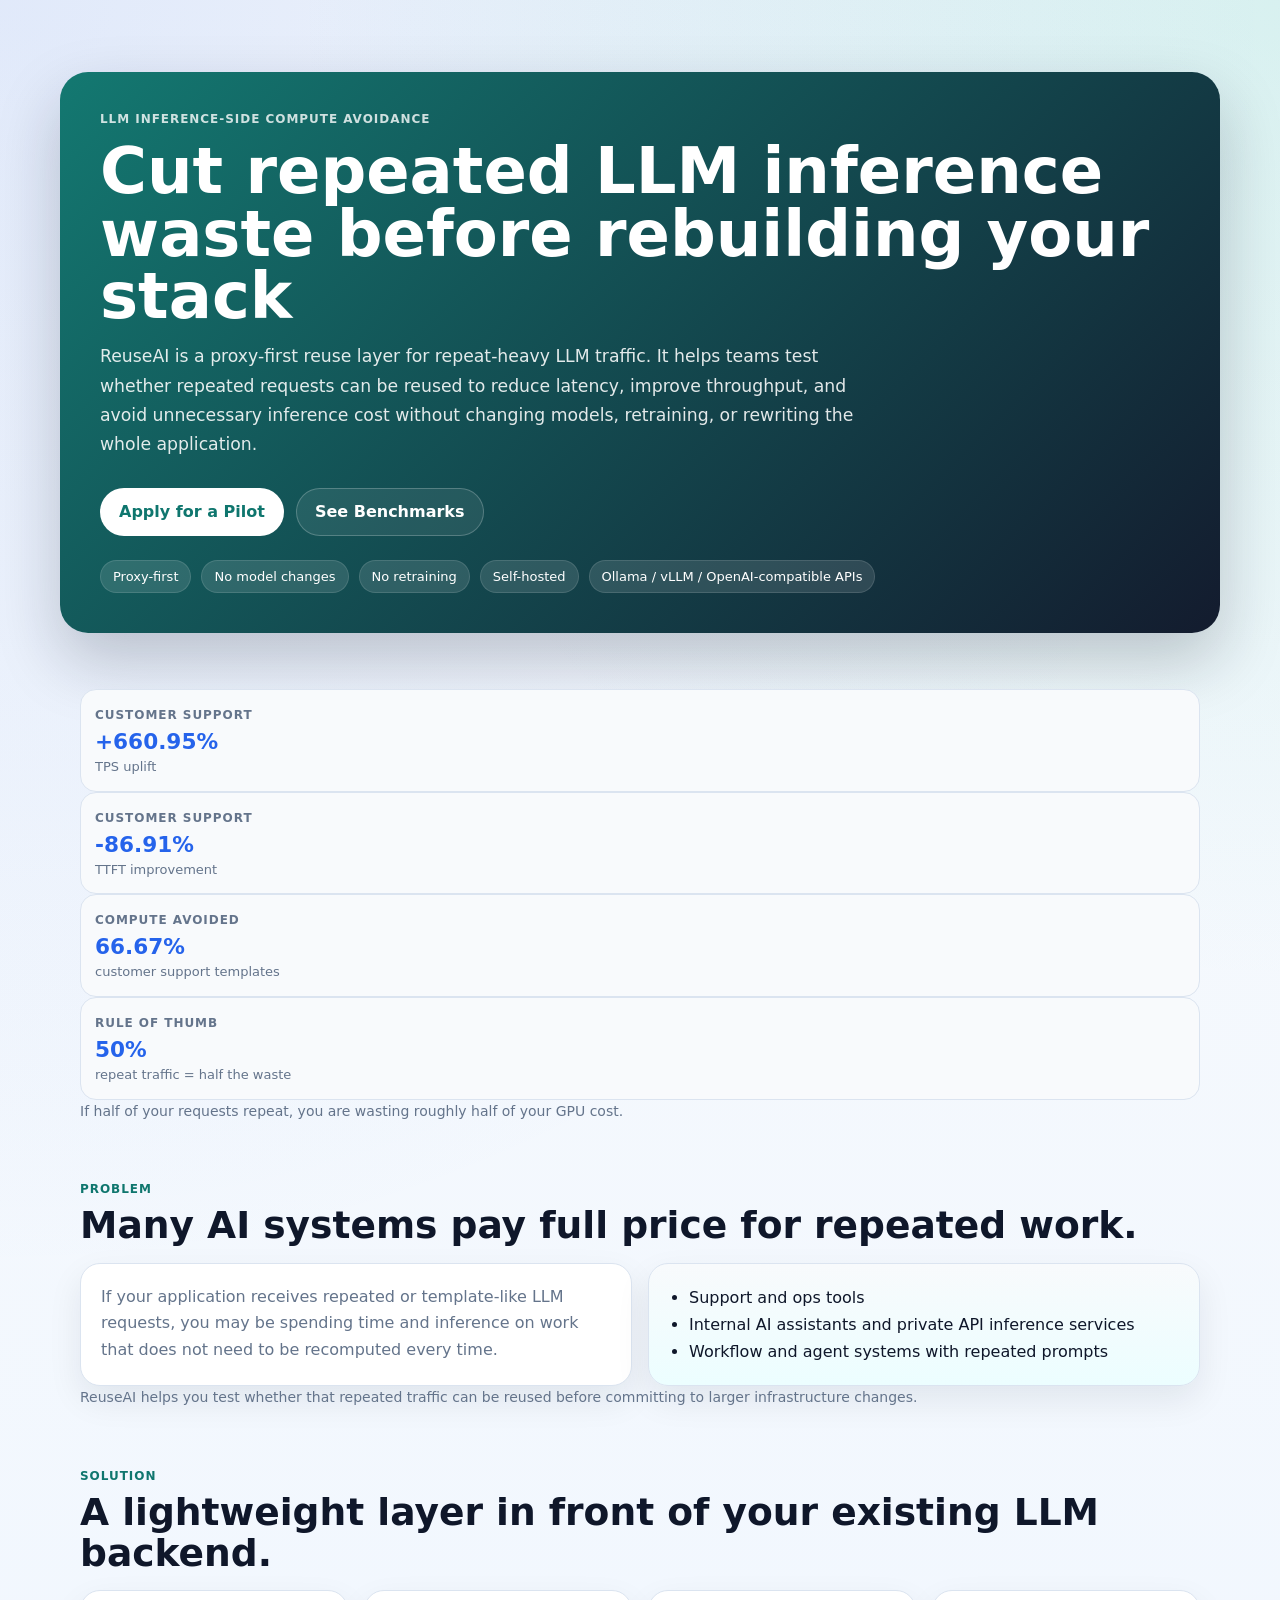
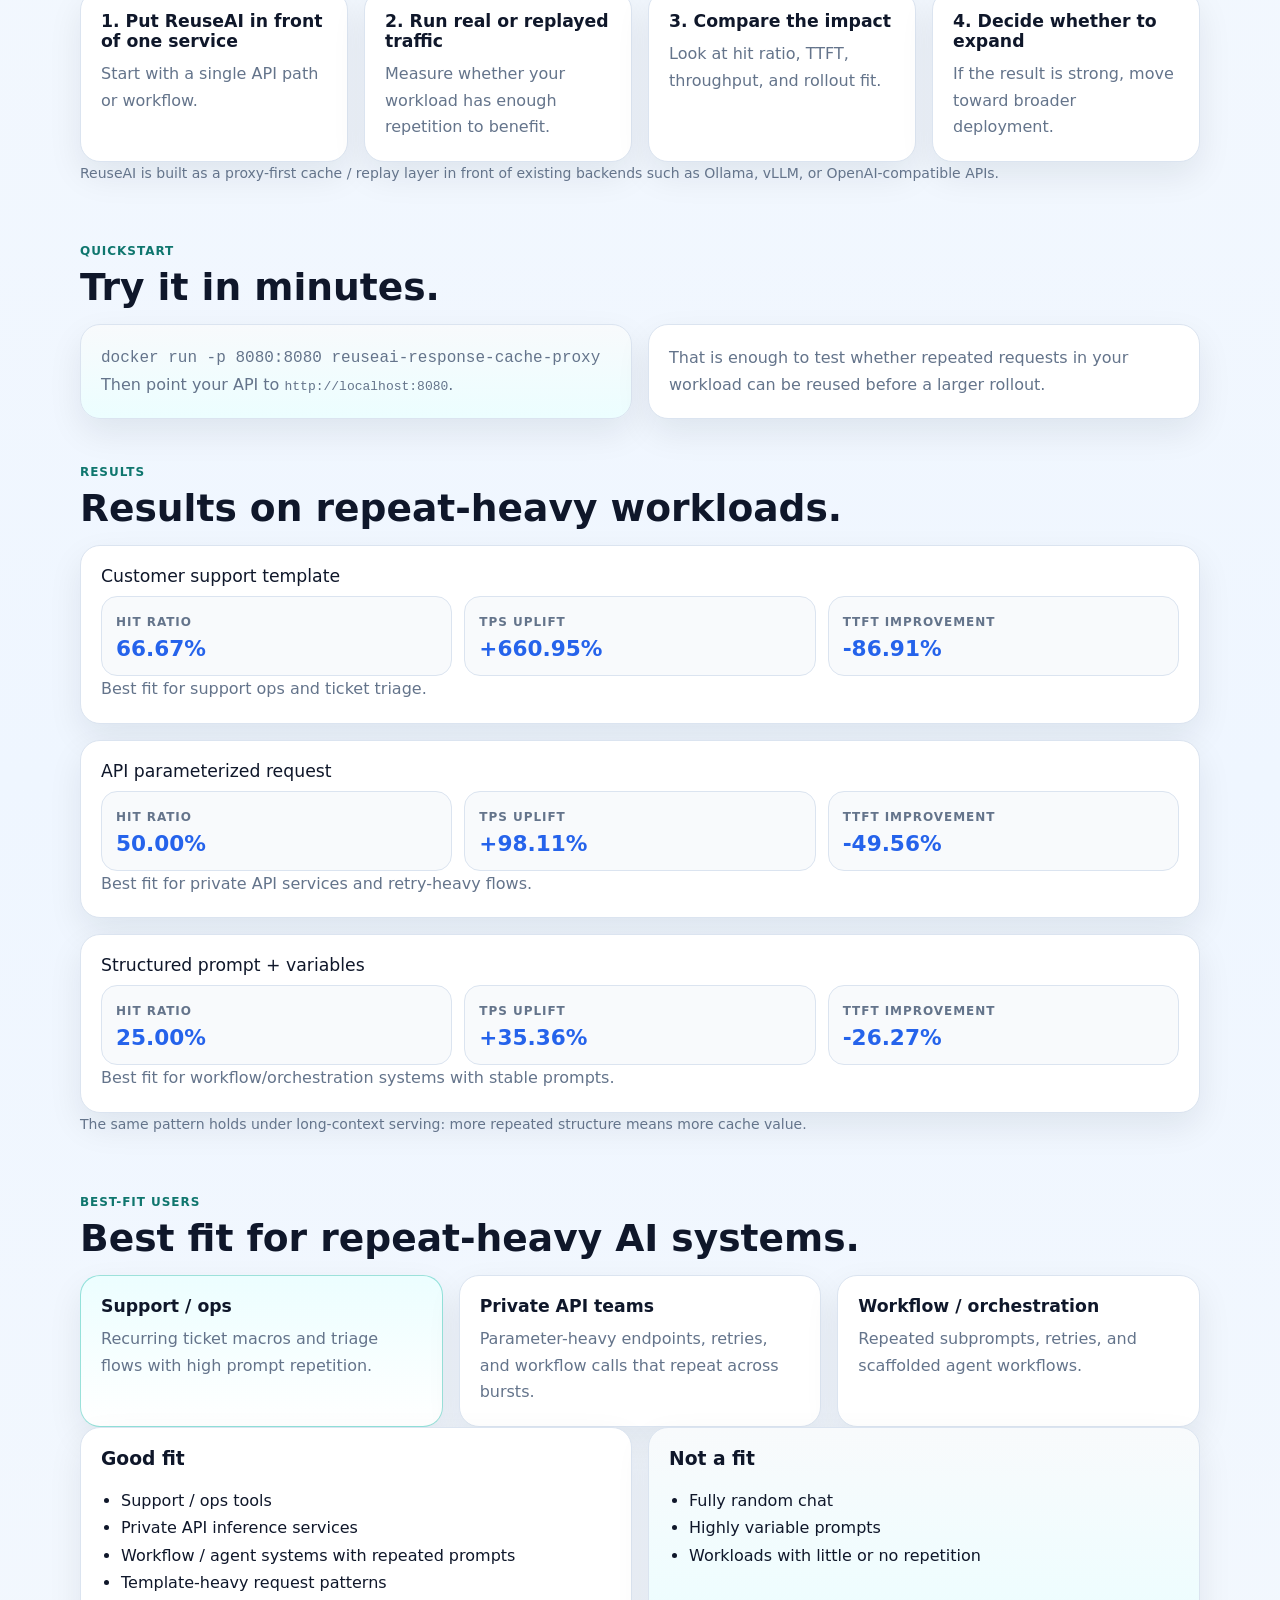
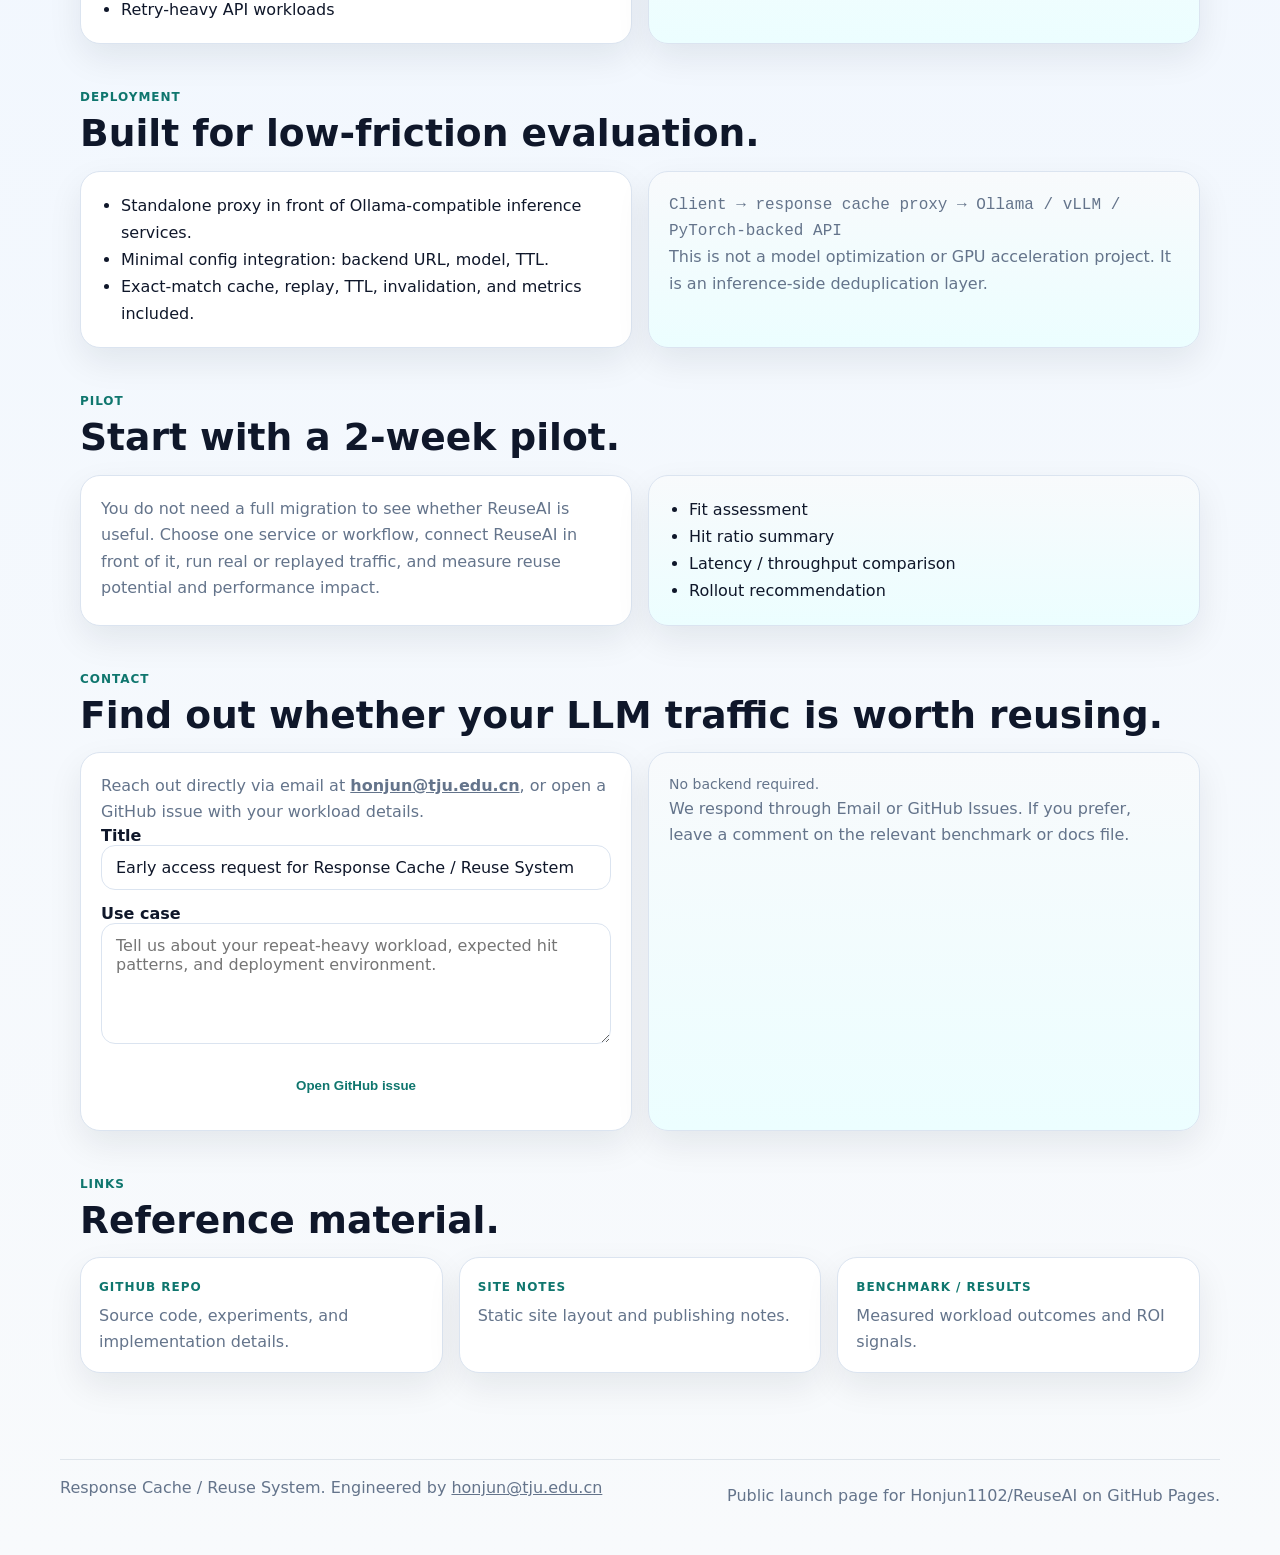
==== commit 580b7e7f: "Refine landing page conversion flow" ====
--- a/site_public/index.html
+++ b/site_public/index.html
@@ -18,20 +18,22 @@
   <header class="hero">
     <div class="hero__inner">
       <div class="eyebrow">LLM inference-side compute avoidance</div>
-      <h1>Stop Paying for Repeated LLM Requests</h1>
+      <h1>Cut repeated LLM inference waste before rebuilding your stack</h1>
       <p class="hero__lede">
-        Save 30–60% of your LLM inference cost by avoiding duplicate requests.
-        ReuseAI is a drop-in proxy that caches repeated requests and returns them instantly.
+        ReuseAI is a proxy-first reuse layer for repeat-heavy LLM traffic. It helps teams test whether repeated
+        requests can be reused to reduce latency, improve throughput, and avoid unnecessary inference cost without
+        changing models, retraining, or rewriting the whole application.
       </p>
       <div class="hero__actions">
-        <a class="btn btn--primary" href="#contact">Get early access</a>
-        <a class="btn btn--ghost" href="#results">See results</a>
+        <a class="btn btn--primary" href="#contact">Apply for a Pilot</a>
+        <a class="btn btn--ghost" href="#results">See Benchmarks</a>
       </div>
       <div class="hero__meta">
         <span>Proxy-first</span>
         <span>No model changes</span>
+        <span>No retraining</span>
         <span>Self-hosted</span>
-        <span>Exact-match reuse</span>
+        <span>Ollama / vLLM / OpenAI-compatible APIs</span>
       </div>
     </div>
   </header>
@@ -40,12 +42,12 @@
     <section class="section section--stats" id="stats">
       <div class="metrics">
         <article class="metric">
-          <span class="metric__label">Support / ops</span>
+          <span class="metric__label">Customer support</span>
           <span class="metric__value">+660.95%</span>
           <div class="metric__sub">TPS uplift</div>
         </article>
         <article class="metric">
-          <span class="metric__label">Support / ops</span>
+          <span class="metric__label">Customer support</span>
           <span class="metric__value">-86.91%</span>
           <div class="metric__sub">TTFT improvement</div>
         </article>
@@ -68,42 +70,72 @@
     <section class="section" id="problem">
       <div class="section__heading">
         <span class="section__eyebrow">Problem</span>
-        <h2>Repeat requests still pay full inference cost.</h2>
+        <h2>Many AI systems pay full price for repeated work.</h2>
       </div>
       <div class="grid grid--2">
         <article class="panel">
           <p>
-            Support macros, API retries, parameterized requests, and workflow prompts repeat constantly.
-            Every duplicate request burns tokens, adds latency, and consumes backend capacity.
-          </p>
-        </article>
-        <article class="panel panel--accent">
-          <ul class="checklist">
-            <li>Exact-match replay avoids re-running the same request.</li>
-            <li>Cache eligibility keeps behavior predictable.</li>
-            <li>Private API and workflow traffic show the clearest reuse patterns.</li>
-          </ul>
-        </article>
-      </div>
+            If your application receives repeated or template-like LLM requests, you may be spending time and
+            inference on work that does not need to be recomputed every time.
+          </p>
+        </article>
+        <article class="panel panel--accent">
+          <ul class="checklist">
+            <li>Support and ops tools</li>
+            <li>Internal AI assistants and private API inference services</li>
+            <li>Workflow and agent systems with repeated prompts</li>
+          </ul>
+        </article>
+      </div>
+      <p class="section__note">
+        ReuseAI helps you test whether that repeated traffic can be reused before committing to larger
+        infrastructure changes.
+      </p>
     </section>
 
     <section class="section" id="solution">
       <div class="section__heading">
         <span class="section__eyebrow">Solution</span>
-        <h2>Drop-in request-level cache / replay / reuse.</h2>
-      </div>
-      <div class="grid grid--3">
+        <h2>A lightweight layer in front of your existing LLM backend.</h2>
+      </div>
+      <div class="grid grid--4">
         <article class="feature">
-          <h3>Fingerprint</h3>
-          <p>Build an exact-match cache key from model, prompt, system prompt, and request params.</p>
+          <h3>1. Put ReuseAI in front of one service</h3>
+          <p>Start with a single API path or workflow.</p>
         </article>
         <article class="feature">
-          <h3>Replay</h3>
-          <p>Return cached responses immediately when the same request repeats.</p>
+          <h3>2. Run real or replayed traffic</h3>
+          <p>Measure whether your workload has enough repetition to benefit.</p>
         </article>
         <article class="feature">
-          <h3>Eligibility</h3>
-          <p>Use cacheability policy, TTL, and invalidation to keep behavior predictable.</p>
+          <h3>3. Compare the impact</h3>
+          <p>Look at hit ratio, TTFT, throughput, and rollout fit.</p>
+        </article>
+        <article class="feature">
+          <h3>4. Decide whether to expand</h3>
+          <p>If the result is strong, move toward broader deployment.</p>
+        </article>
+      </div>
+      <p class="section__note">
+        ReuseAI is built as a proxy-first cache / replay layer in front of existing backends such as Ollama,
+        vLLM, or OpenAI-compatible APIs.
+      </p>
+    </section>
+
+    <section class="section" id="quickstart">
+      <div class="section__heading">
+        <span class="section__eyebrow">Quickstart</span>
+        <h2>Try it in minutes.</h2>
+      </div>
+      <div class="grid grid--2">
+        <article class="panel panel--accent">
+          <p class="mono mono--block">docker run -p 8080:8080 reuseai-response-cache-proxy</p>
+          <p>Then point your API to <code>http://localhost:8080</code>.</p>
+        </article>
+        <article class="panel">
+          <p>
+            That is enough to test whether repeated requests in your workload can be reused before a larger rollout.
+          </p>
         </article>
       </div>
     </section>
@@ -111,7 +143,7 @@
     <section class="section" id="results">
       <div class="section__heading">
         <span class="section__eyebrow">Results</span>
-        <h2>Real workloads, strong reuse.</h2>
+        <h2>Results on repeat-heavy workloads.</h2>
       </div>
       <div class="results-grid">
         <article class="result-card">
@@ -179,10 +211,10 @@
     <section class="section" id="users">
       <div class="section__heading">
         <span class="section__eyebrow">Best-fit users</span>
-        <h2>Who gets the first ROI.</h2>
+        <h2>Best fit for repeat-heavy AI systems.</h2>
       </div>
       <div class="grid grid--3">
-        <article class="persona">
+        <article class="persona persona--primary">
           <h3>Support / ops</h3>
           <p>Recurring ticket macros and triage flows with high prompt repetition.</p>
         </article>
@@ -190,17 +222,37 @@
           <h3>Private API teams</h3>
           <p>Parameter-heavy endpoints, retries, and workflow calls that repeat across bursts.</p>
         </article>
-        <article class="persona persona--primary">
+        <article class="persona">
           <h3>Workflow / orchestration</h3>
           <p>Repeated subprompts, retries, and scaffolded agent workflows.</p>
         </article>
       </div>
+      <div class="grid grid--2">
+        <article class="panel">
+          <h3>Good fit</h3>
+          <ul class="checklist">
+            <li>Support / ops tools</li>
+            <li>Private API inference services</li>
+            <li>Workflow / agent systems with repeated prompts</li>
+            <li>Template-heavy request patterns</li>
+            <li>Retry-heavy API workloads</li>
+          </ul>
+        </article>
+        <article class="panel panel--accent">
+          <h3>Not a fit</h3>
+          <ul class="checklist">
+            <li>Fully random chat</li>
+            <li>Highly variable prompts</li>
+            <li>Workloads with little or no repetition</li>
+          </ul>
+        </article>
+      </div>
     </section>
 
     <section class="section" id="deployment">
       <div class="section__heading">
         <span class="section__eyebrow">Deployment</span>
-        <h2>Proxy-first, self-hosted, no model changes.</h2>
+        <h2>Built for low-friction evaluation.</h2>
       </div>
       <div class="grid grid--2">
         <article class="panel">
@@ -215,8 +267,31 @@
             Client &rarr; response cache proxy &rarr; Ollama / vLLM / PyTorch-backed API
           </p>
           <p>
-            This is an inference-side deduplication layer, not a model optimization or GPU acceleration project.
-          </p>
+            This is not a model optimization or GPU acceleration project. It is an inference-side deduplication layer.
+          </p>
+        </article>
+      </div>
+    </section>
+
+    <section class="section" id="pilot">
+      <div class="section__heading">
+        <span class="section__eyebrow">Pilot</span>
+        <h2>Start with a 2-week pilot.</h2>
+      </div>
+      <div class="grid grid--2">
+        <article class="panel">
+          <p>
+            You do not need a full migration to see whether ReuseAI is useful. Choose one service or workflow,
+            connect ReuseAI in front of it, run real or replayed traffic, and measure reuse potential and performance impact.
+          </p>
+        </article>
+        <article class="panel panel--accent">
+          <ul class="checklist">
+            <li>Fit assessment</li>
+            <li>Hit ratio summary</li>
+            <li>Latency / throughput comparison</li>
+            <li>Rollout recommendation</li>
+          </ul>
         </article>
       </div>
     </section>
@@ -224,7 +299,7 @@
     <section class="section" id="contact">
       <div class="section__heading">
         <span class="section__eyebrow">Contact</span>
-        <h2>Get early access.</h2>
+        <h2>Find out whether your LLM traffic is worth reusing.</h2>
       </div>
       <div class="grid grid--2">
         <article class="panel">
--- a/site_public/styles.css
+++ b/site_public/styles.css
@@ -180,6 +180,10 @@
   grid-template-columns: repeat(3, minmax(0, 1fr));
 }
 
+.grid--4 {
+  grid-template-columns: repeat(4, minmax(0, 1fr));
+}
+
 .panel,
 .feature,
 .persona,
@@ -348,6 +352,7 @@
 @media (max-width: 920px) {
   .grid--2,
   .grid--3,
+  .grid--4,
   .metric-row {
     grid-template-columns: 1fr;
   }
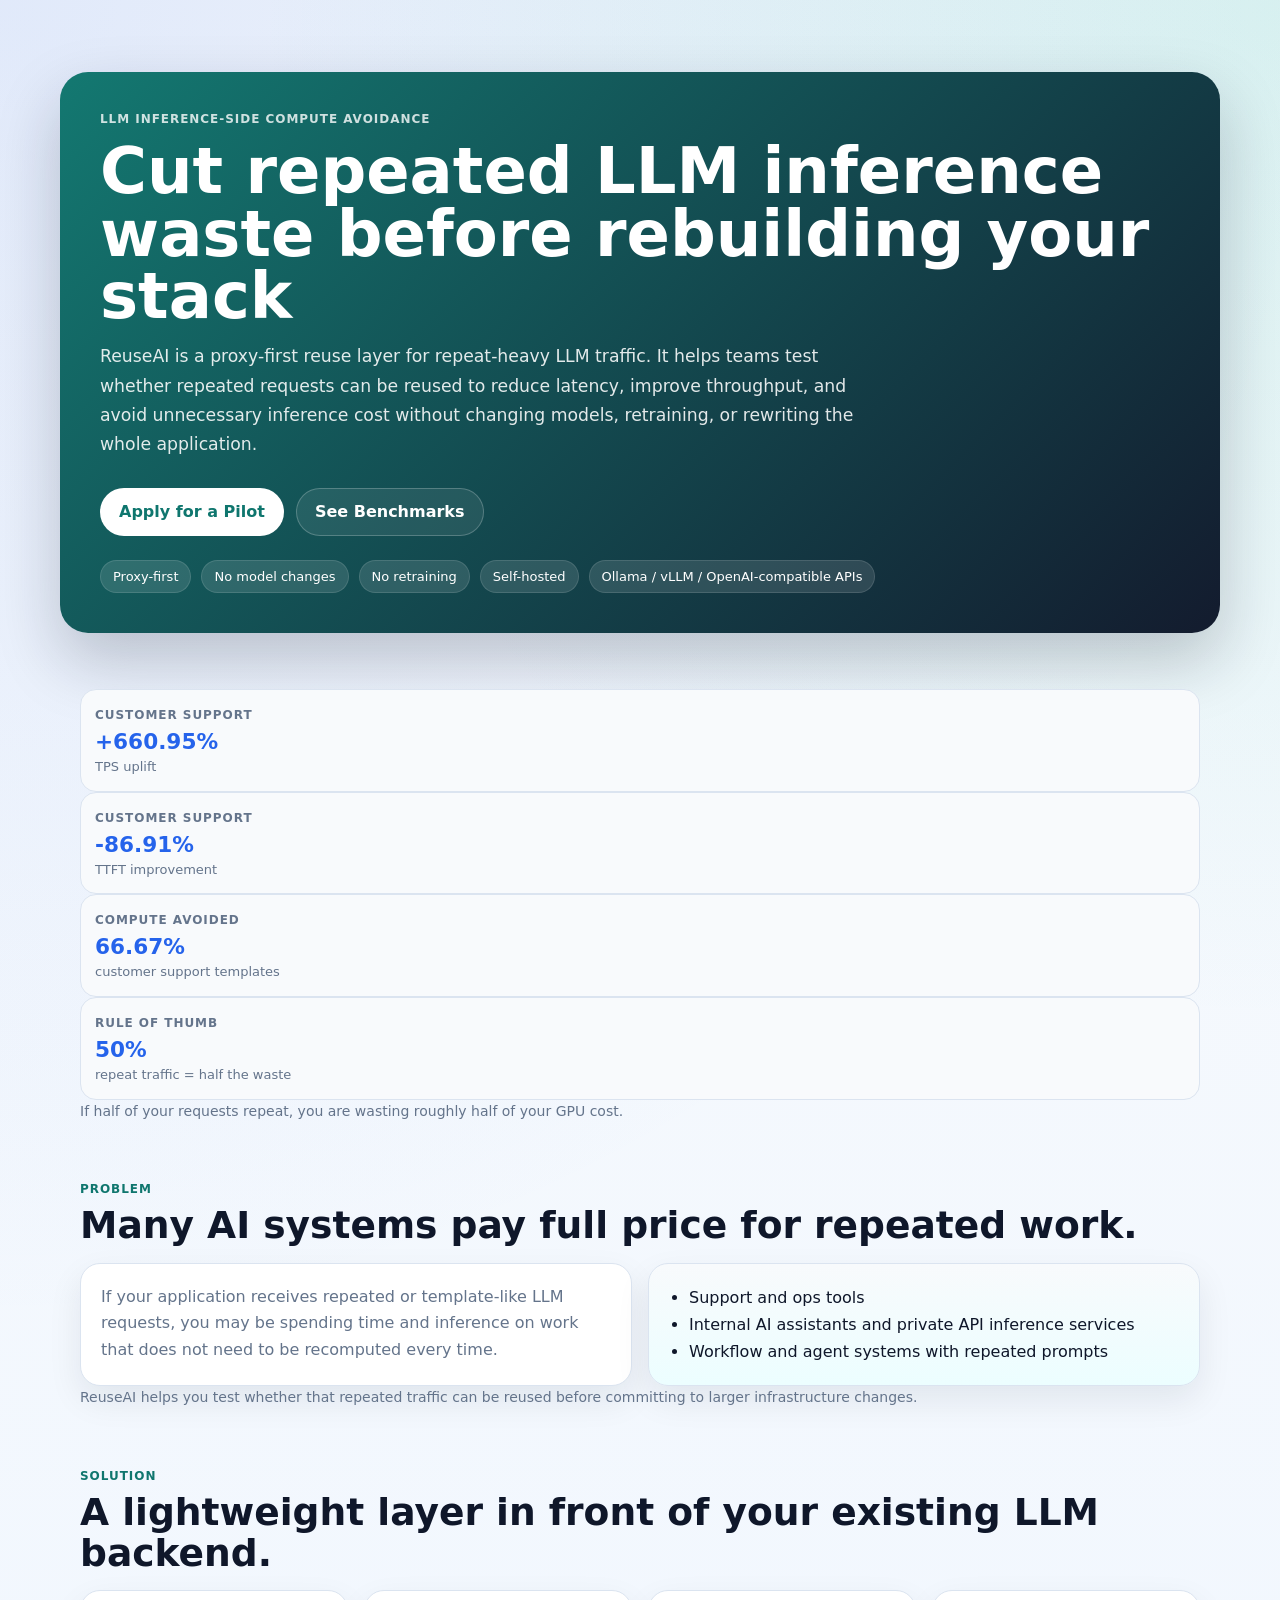
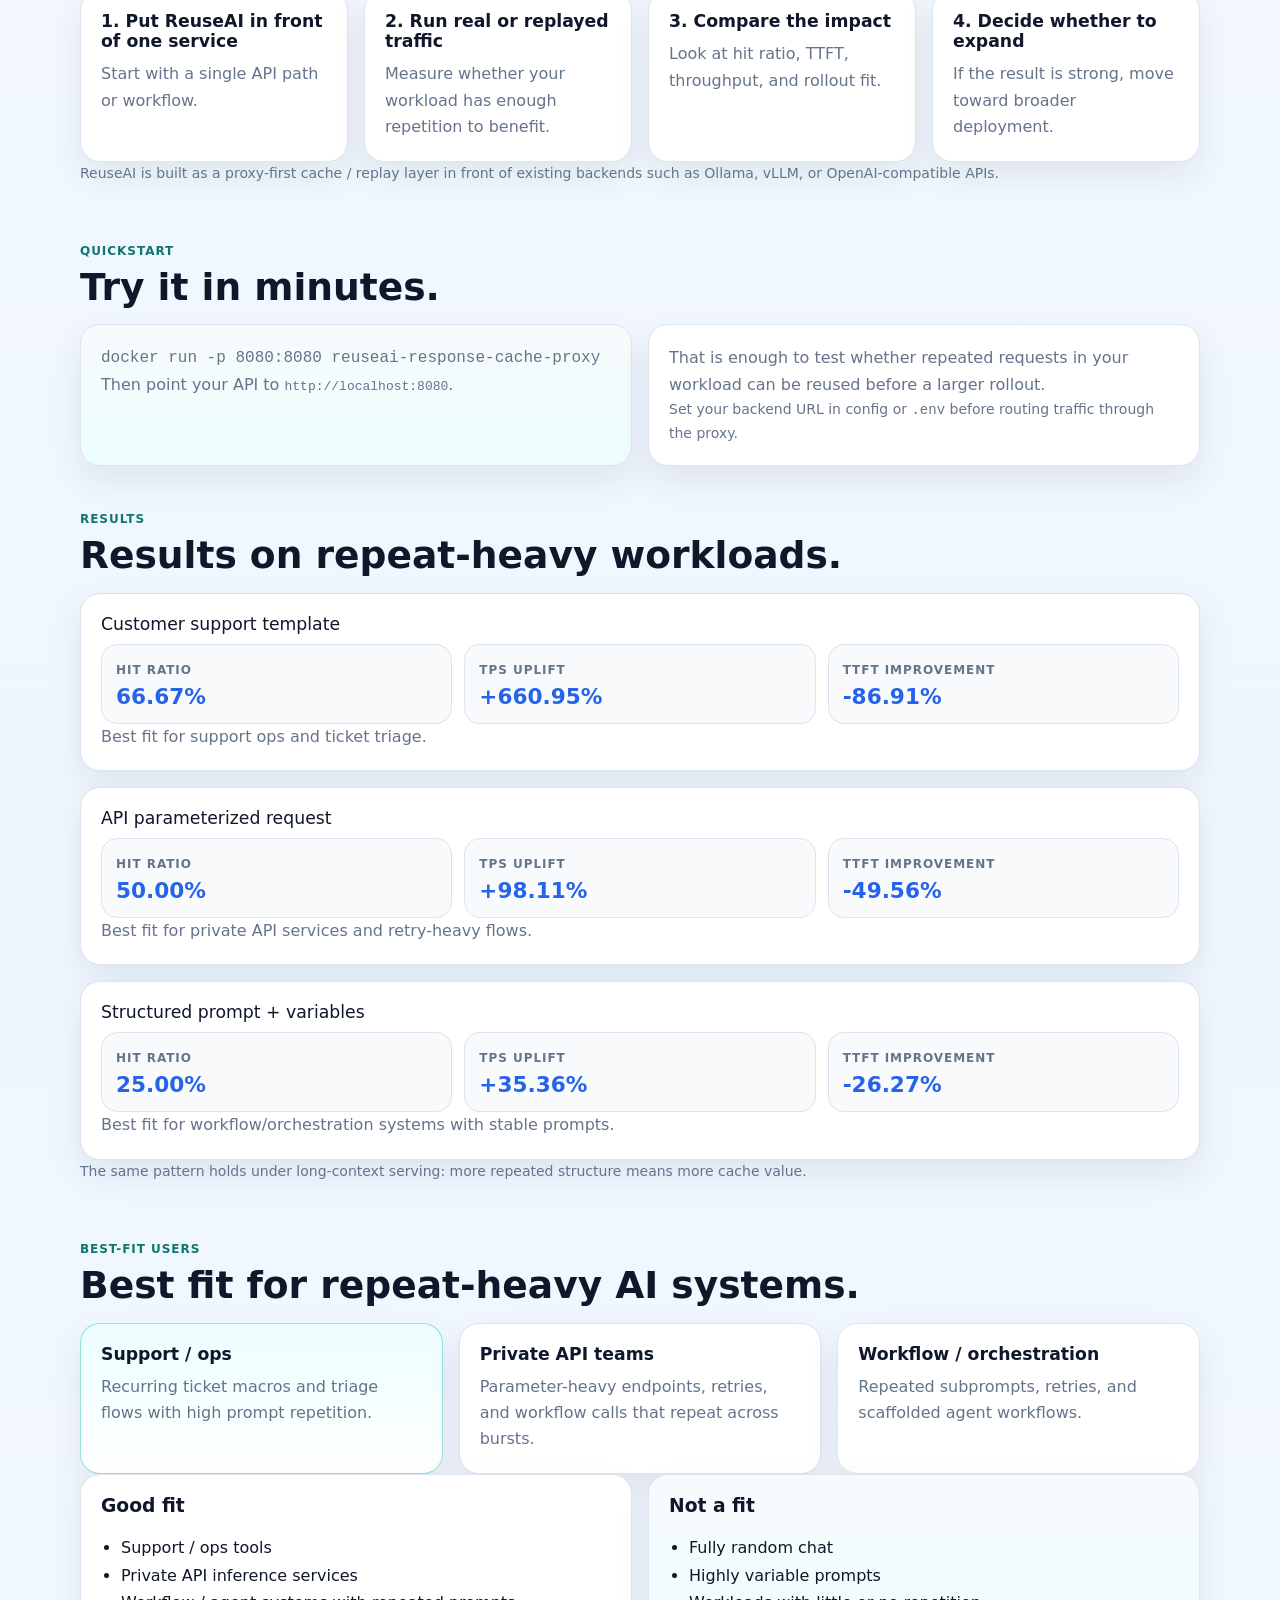
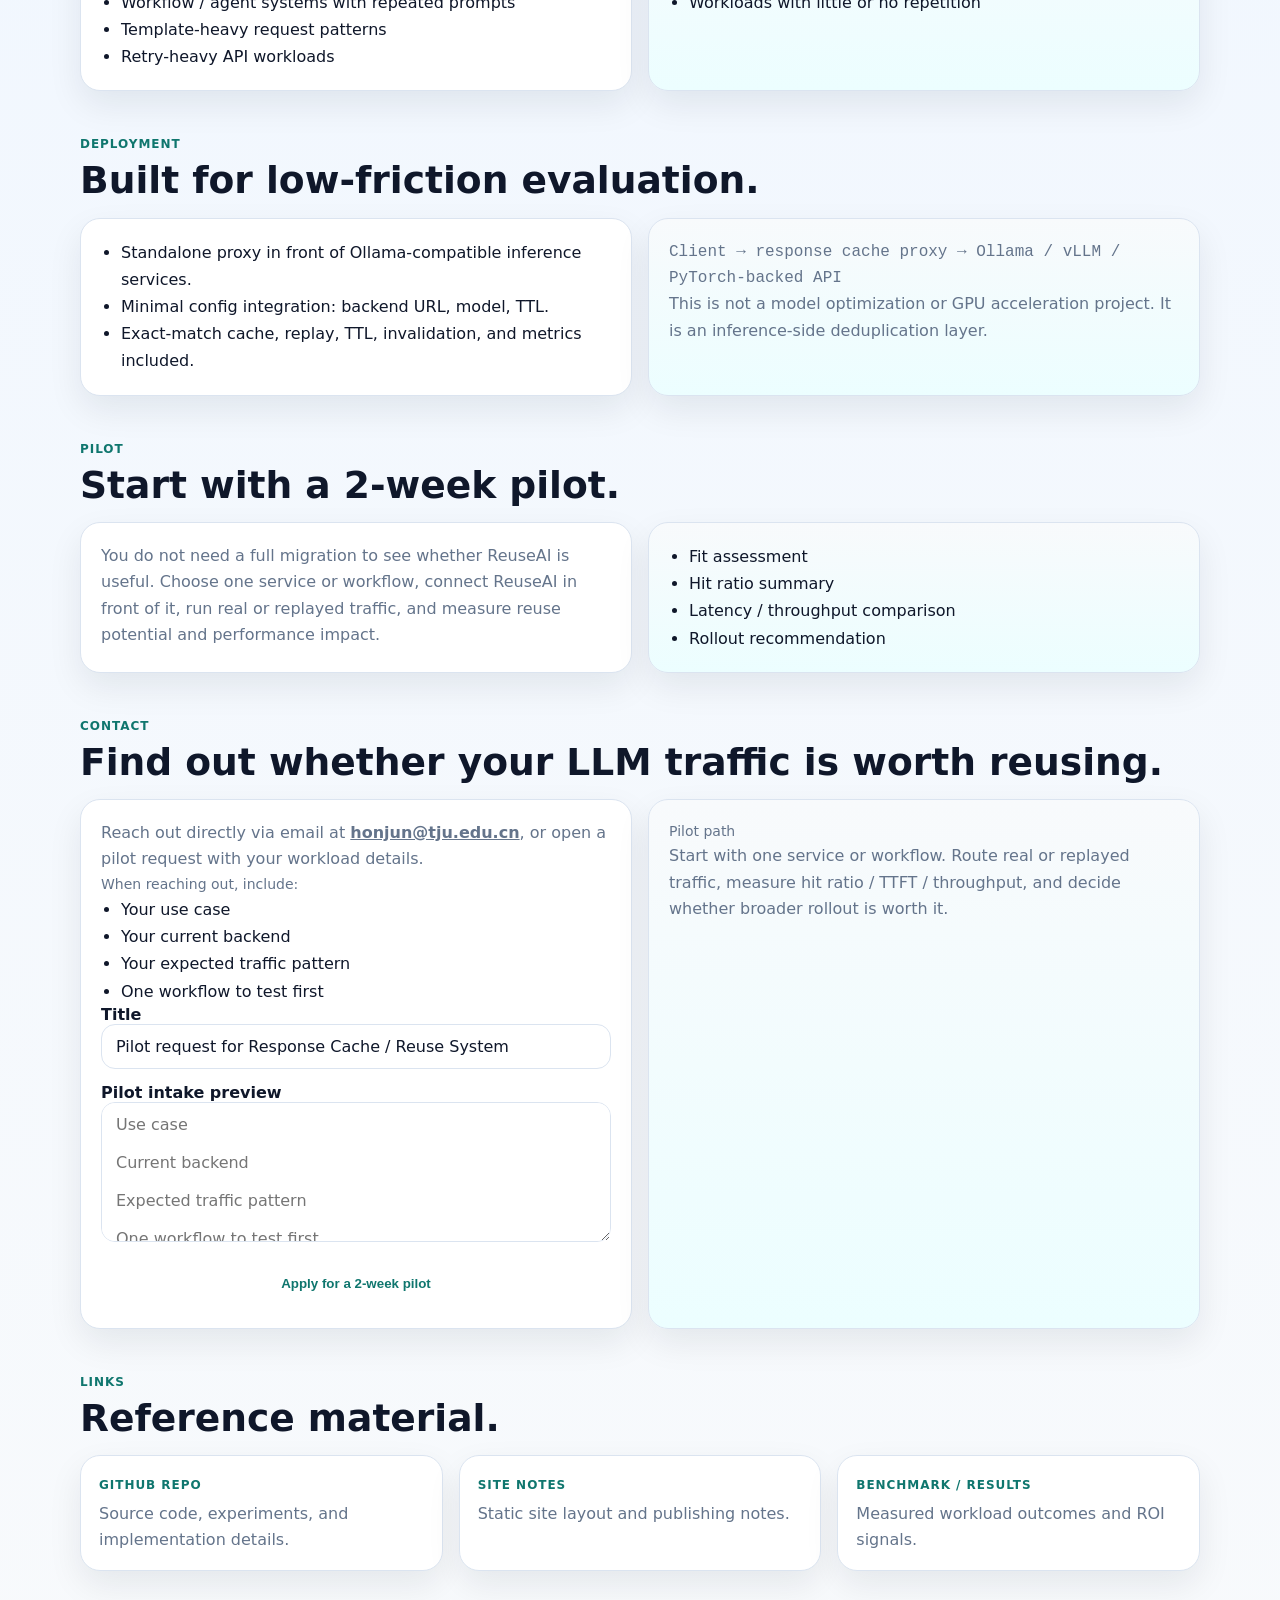
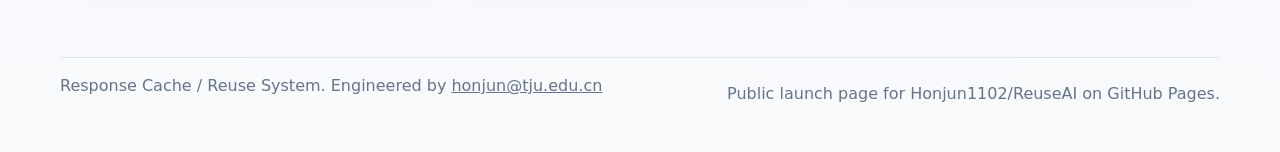
==== commit 09c8bbc8: "Refine public CTA and quickstart guidance" ====
--- a/site_public/index.html
+++ b/site_public/index.html
@@ -136,6 +136,9 @@
           <p>
             That is enough to test whether repeated requests in your workload can be reused before a larger rollout.
           </p>
+          <p class="section__note">
+            Set your backend URL in config or <code>.env</code> before routing traffic through the proxy.
+          </p>
         </article>
       </div>
     </section>
@@ -303,24 +306,38 @@
       </div>
       <div class="grid grid--2">
         <article class="panel">
-          <p>Reach out directly via email at <a href="mailto:honjun@tju.edu.cn" style="font-weight: bold; text-decoration: underline;">honjun@tju.edu.cn</a>, or open a GitHub issue with your workload details.</p>
+          <p>
+            Reach out directly via email at <a href="mailto:honjun@tju.edu.cn" style="font-weight: bold; text-decoration: underline;">honjun@tju.edu.cn</a>,
+            or open a pilot request with your workload details.
+          </p>
+          <p class="section__note">When reaching out, include:</p>
+          <ul class="checklist">
+            <li>Your use case</li>
+            <li>Your current backend</li>
+            <li>Your expected traffic pattern</li>
+            <li>One workflow to test first</li>
+          </ul>
 
           <form class="contact-form" action="https://github.com/Honjun1102/Reuseai-site/issues/new" method="get" target="_blank" rel="noreferrer">
             <input type="hidden" name="labels" value="early-access" />
+            <input type="hidden" name="body" value="Use case:%0A%0ACurrent backend:%0A%0AExpected traffic pattern:%0A%0AOne workflow to test first:%0A" />
             <div class="form-group">
               <label for="issue-title">Title</label>
-              <input type="text" id="issue-title" name="title" value="Early access request for Response Cache / Reuse System" />
+              <input type="text" id="issue-title" name="title" value="Pilot request for Response Cache / Reuse System" />
             </div>
             <div class="form-group">
-              <label for="issue-body">Use case</label>
-              <textarea id="issue-body" name="body" rows="5" placeholder="Tell us about your repeat-heavy workload, expected hit patterns, and deployment environment."></textarea>
-            </div>
-            <button class="btn btn--primary" type="submit">Open GitHub issue</button>
+              <label for="issue-body">Pilot intake preview</label>
+              <textarea id="issue-body" rows="6" placeholder="Use case&#10;&#10;Current backend&#10;&#10;Expected traffic pattern&#10;&#10;One workflow to test first"></textarea>
+            </div>
+            <button class="btn btn--primary" type="submit">Apply for a 2-week pilot</button>
           </form>
         </article>
         <article class="panel panel--accent">
-          <p class="section__note">No backend required.</p>
-          <p>We respond through Email or GitHub Issues. If you prefer, leave a comment on the relevant benchmark or docs file.</p>
+          <p class="section__note">Pilot path</p>
+          <p>
+            Start with one service or workflow. Route real or replayed traffic, measure hit ratio / TTFT / throughput,
+            and decide whether broader rollout is worth it.
+          </p>
         </article>
       </div>
     </section>
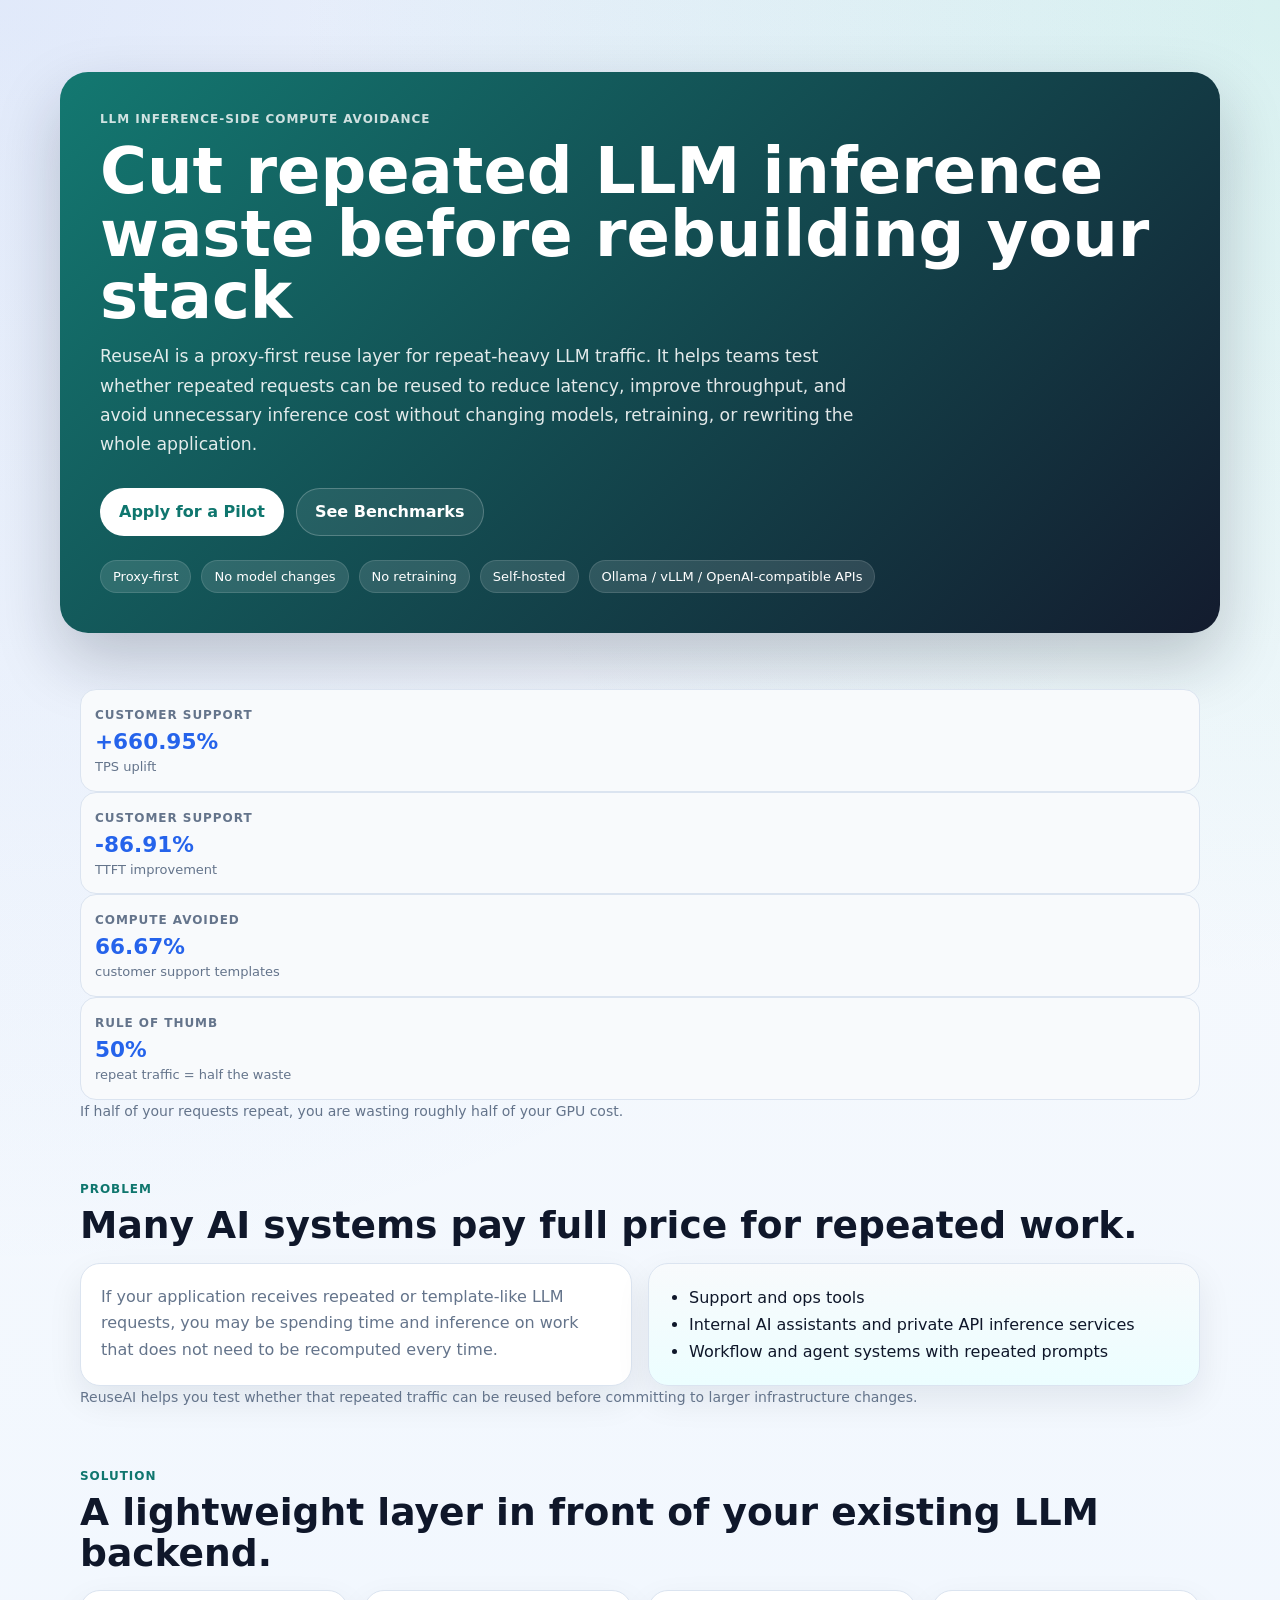
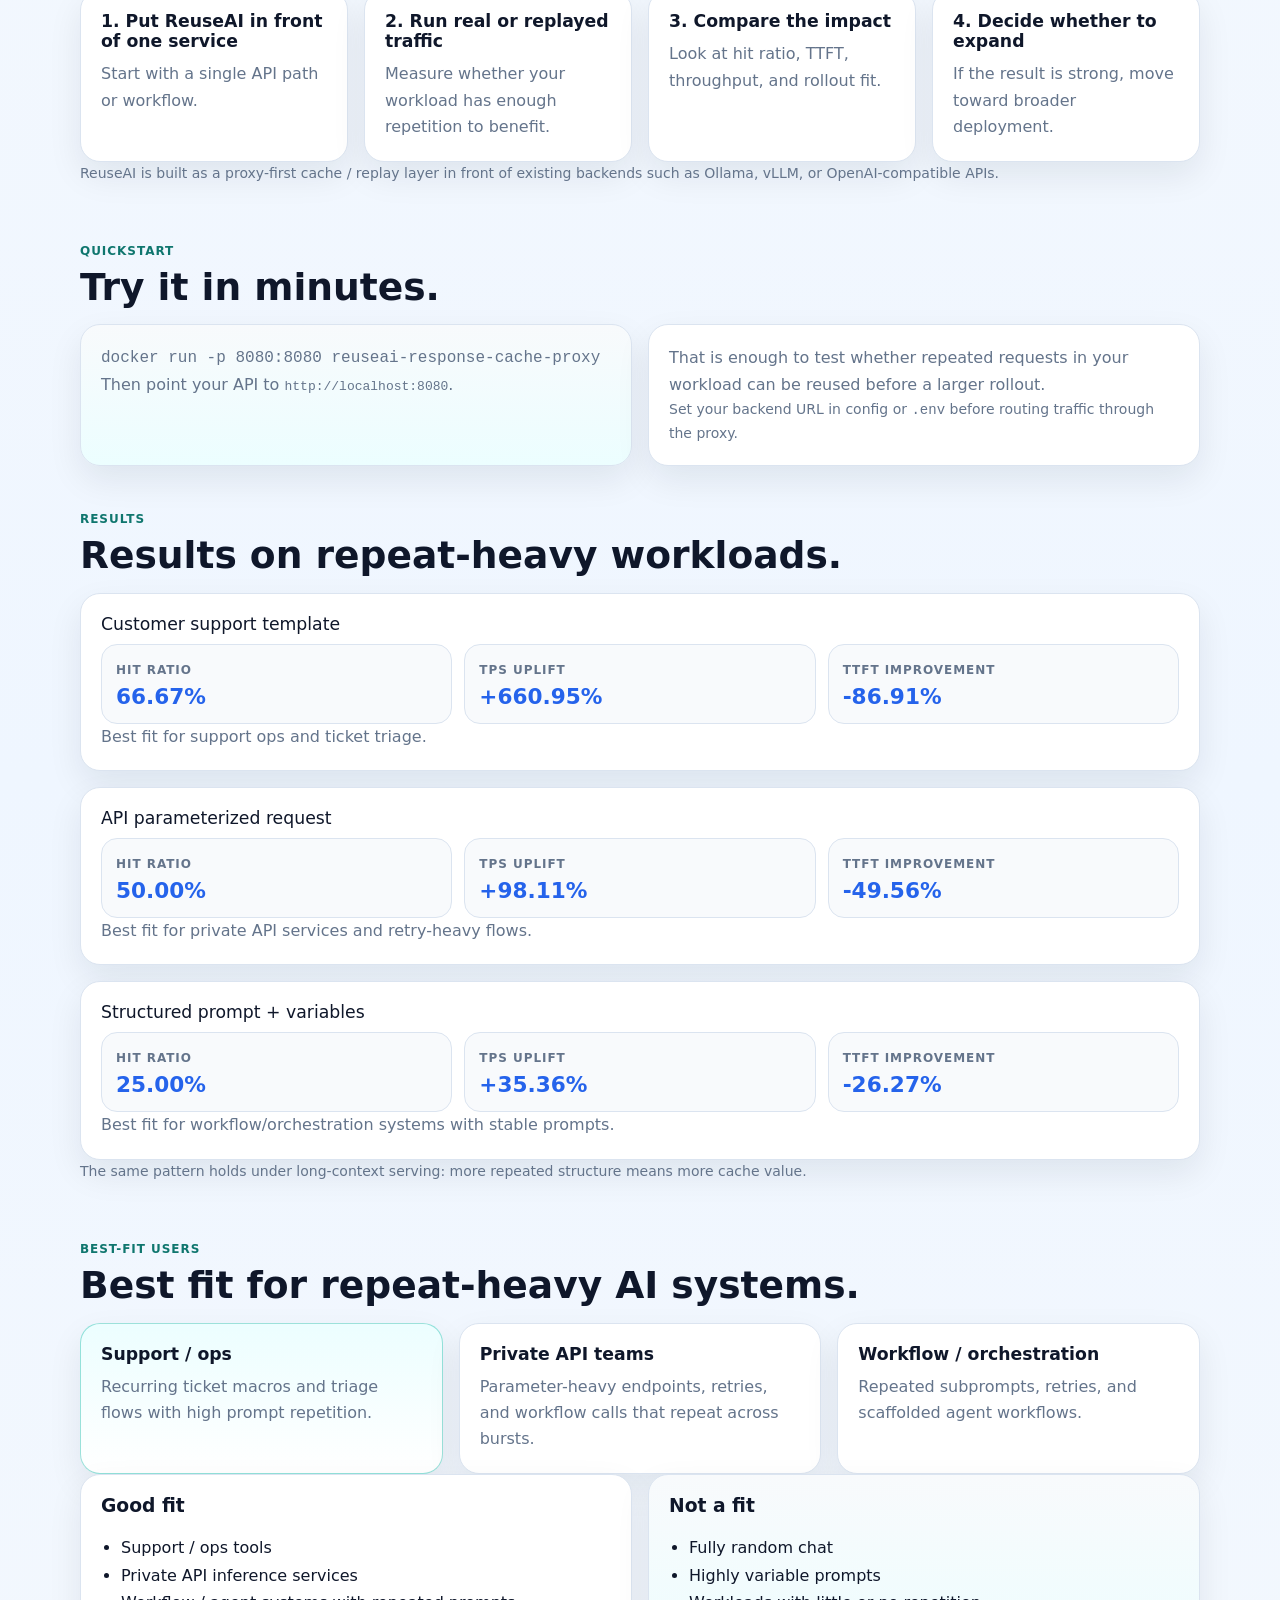
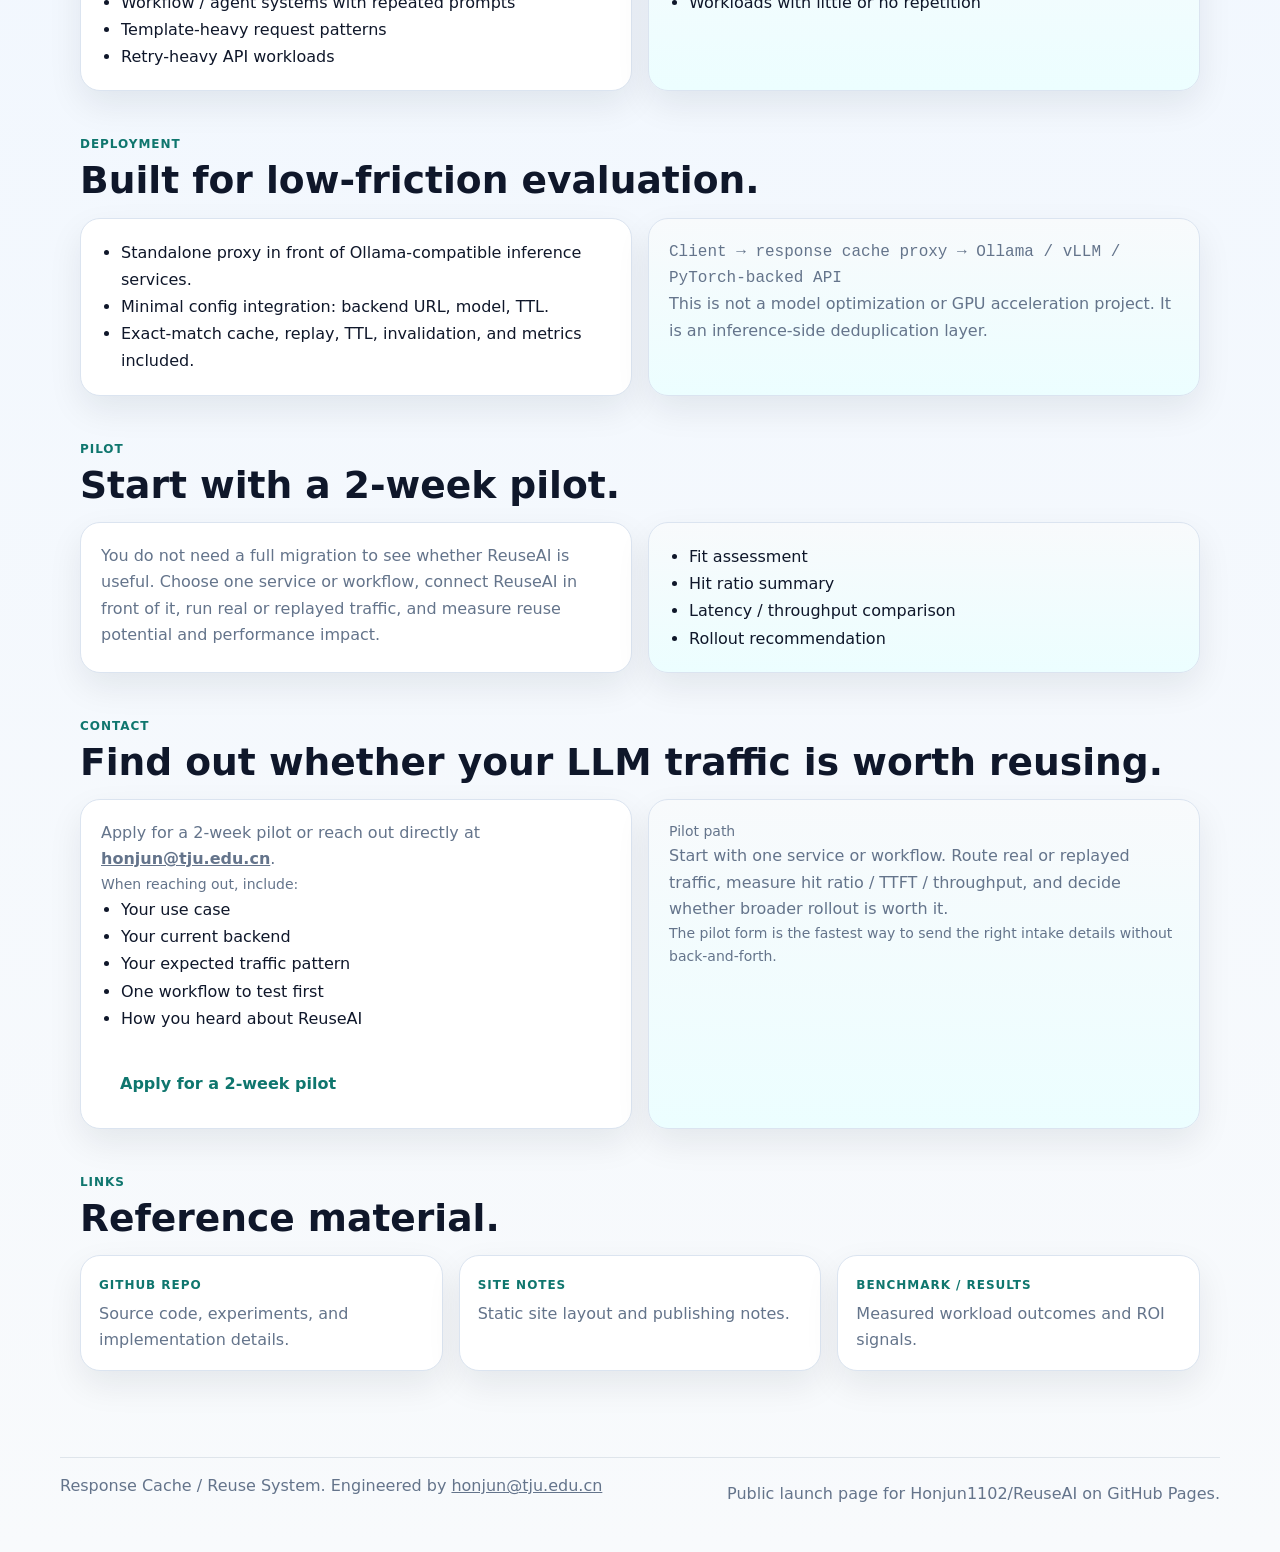
==== commit 4a0e2bc3: "Switch public pilot CTA to Google Form" ====
--- a/site_public/index.html
+++ b/site_public/index.html
@@ -307,8 +307,8 @@
       <div class="grid grid--2">
         <article class="panel">
           <p>
-            Reach out directly via email at <a href="mailto:honjun@tju.edu.cn" style="font-weight: bold; text-decoration: underline;">honjun@tju.edu.cn</a>,
-            or open a pilot request with your workload details.
+            Apply for a 2-week pilot or reach out directly at
+            <a href="mailto:honjun@tju.edu.cn" style="font-weight: bold; text-decoration: underline;">honjun@tju.edu.cn</a>.
           </p>
           <p class="section__note">When reaching out, include:</p>
           <ul class="checklist">
@@ -316,27 +316,20 @@
             <li>Your current backend</li>
             <li>Your expected traffic pattern</li>
             <li>One workflow to test first</li>
-          </ul>
-
-          <form class="contact-form" action="https://github.com/Honjun1102/Reuseai-site/issues/new" method="get" target="_blank" rel="noreferrer">
-            <input type="hidden" name="labels" value="early-access" />
-            <input type="hidden" name="body" value="Use case:%0A%0ACurrent backend:%0A%0AExpected traffic pattern:%0A%0AOne workflow to test first:%0A" />
-            <div class="form-group">
-              <label for="issue-title">Title</label>
-              <input type="text" id="issue-title" name="title" value="Pilot request for Response Cache / Reuse System" />
-            </div>
-            <div class="form-group">
-              <label for="issue-body">Pilot intake preview</label>
-              <textarea id="issue-body" rows="6" placeholder="Use case&#10;&#10;Current backend&#10;&#10;Expected traffic pattern&#10;&#10;One workflow to test first"></textarea>
-            </div>
-            <button class="btn btn--primary" type="submit">Apply for a 2-week pilot</button>
-          </form>
+            <li>How you heard about ReuseAI</li>
+          </ul>
+          <div class="hero__actions">
+            <a class="btn btn--primary" href="https://docs.google.com/forms/d/e/1FAIpQLSf8oMa2Tu9BERHmj2BPpcW3IC0X3e8cQDPGLPkLi2eGYU-Hkw/viewform" target="_blank" rel="noreferrer">Apply for a 2-week pilot</a>
+          </div>
         </article>
         <article class="panel panel--accent">
           <p class="section__note">Pilot path</p>
           <p>
             Start with one service or workflow. Route real or replayed traffic, measure hit ratio / TTFT / throughput,
             and decide whether broader rollout is worth it.
+          </p>
+          <p class="section__note">
+            The pilot form is the fastest way to send the right intake details without back-and-forth.
           </p>
         </article>
       </div>
